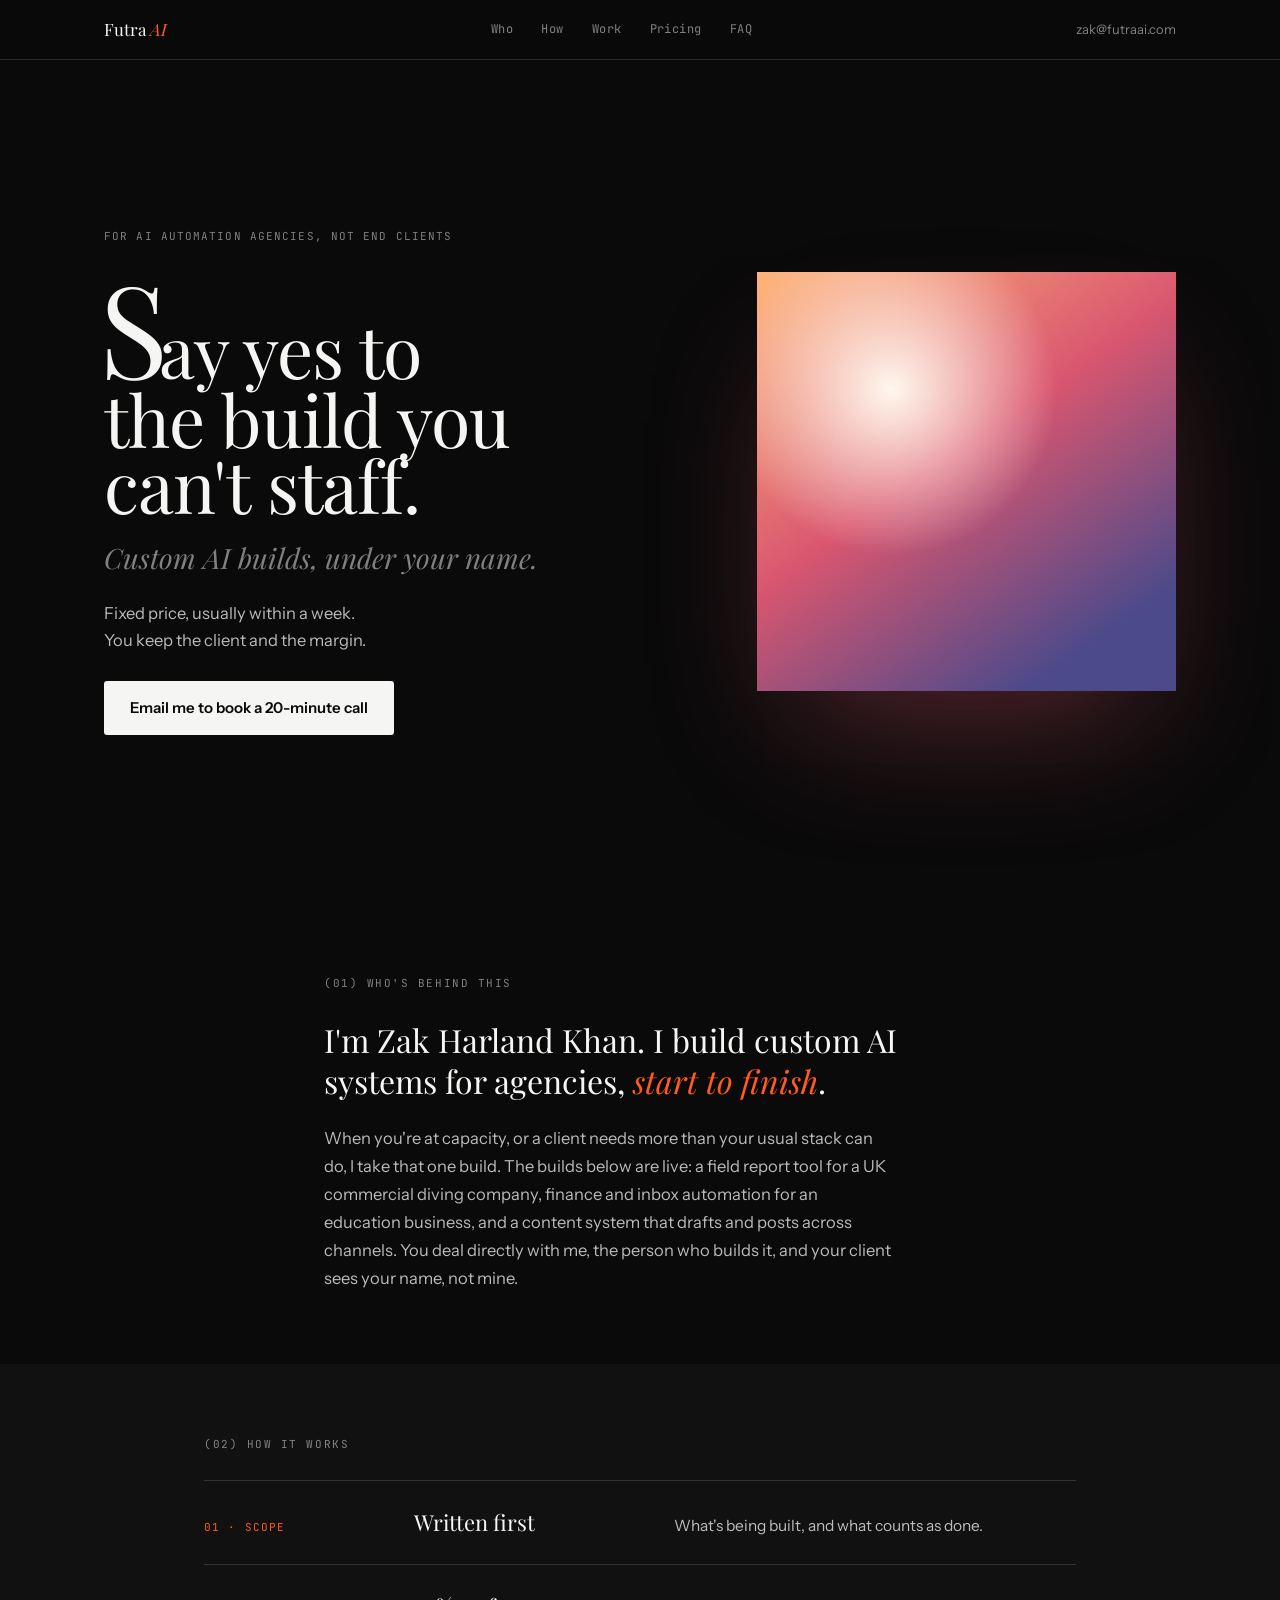
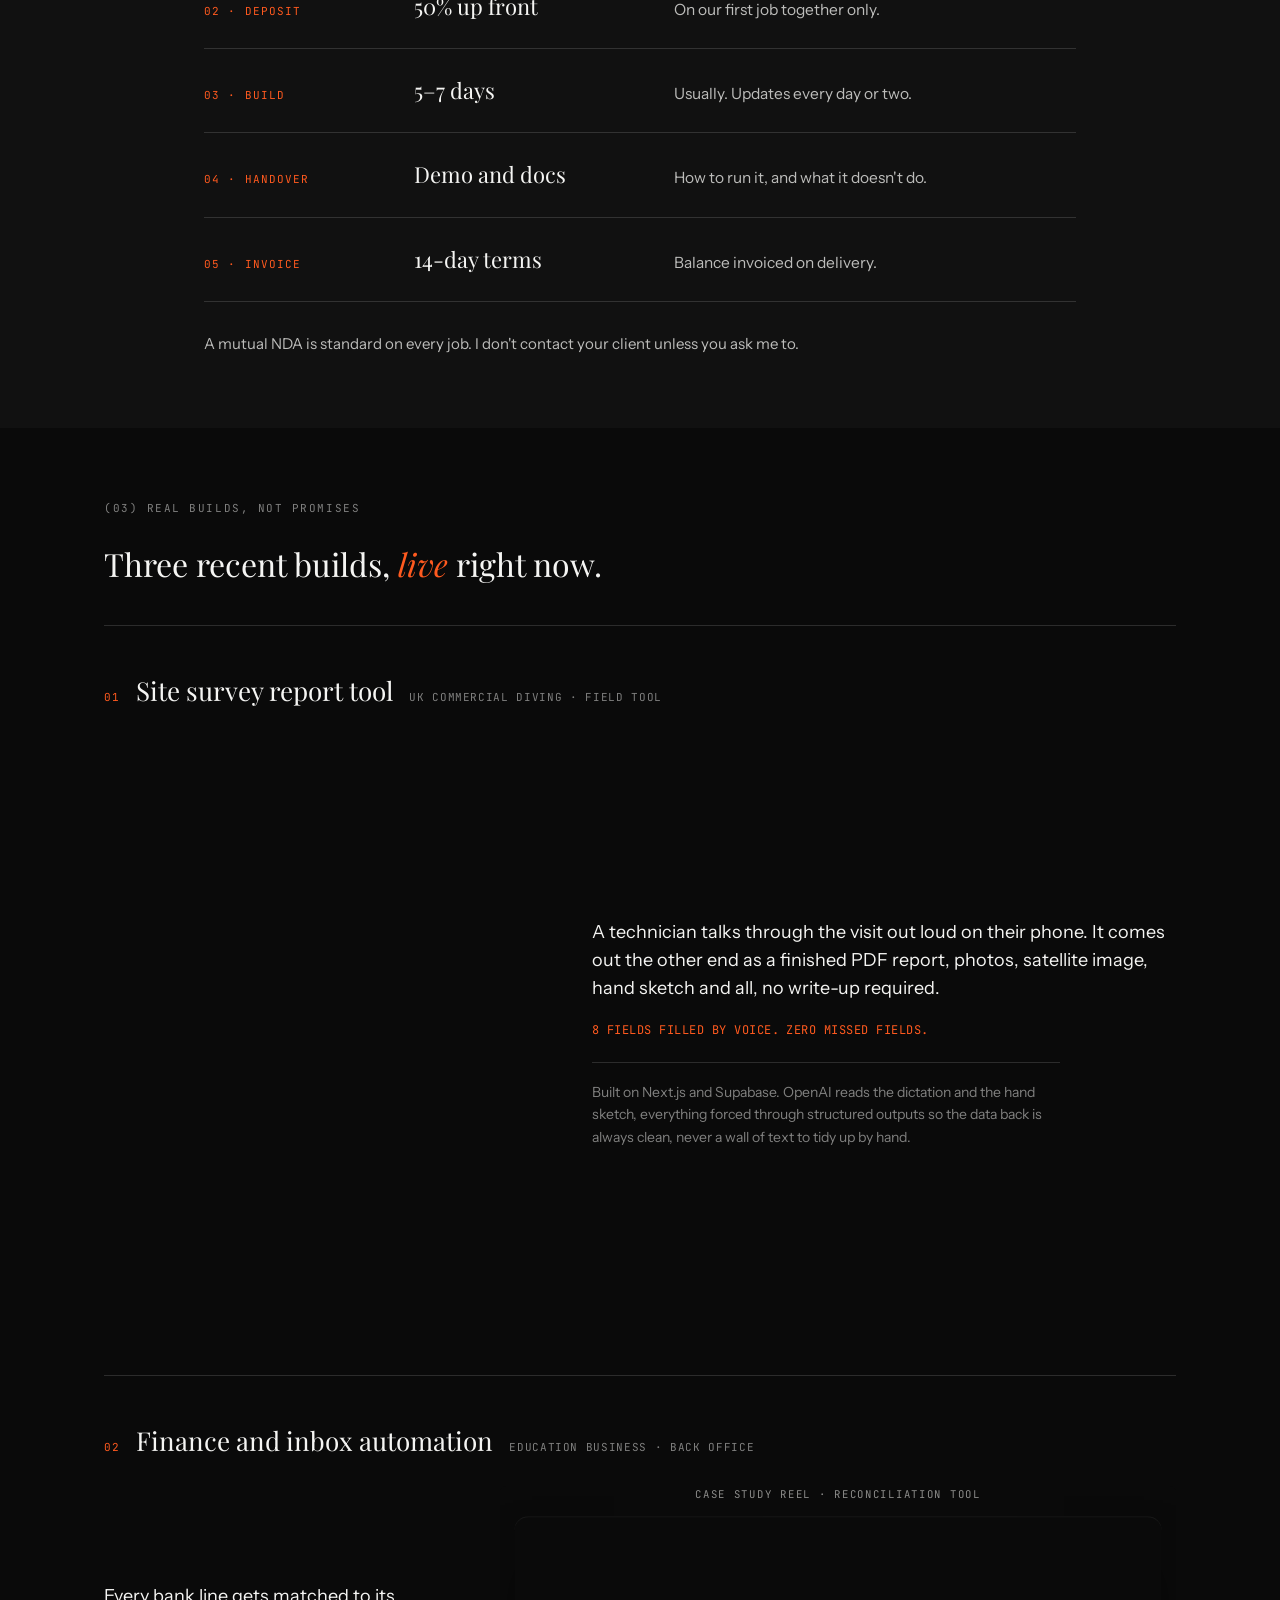
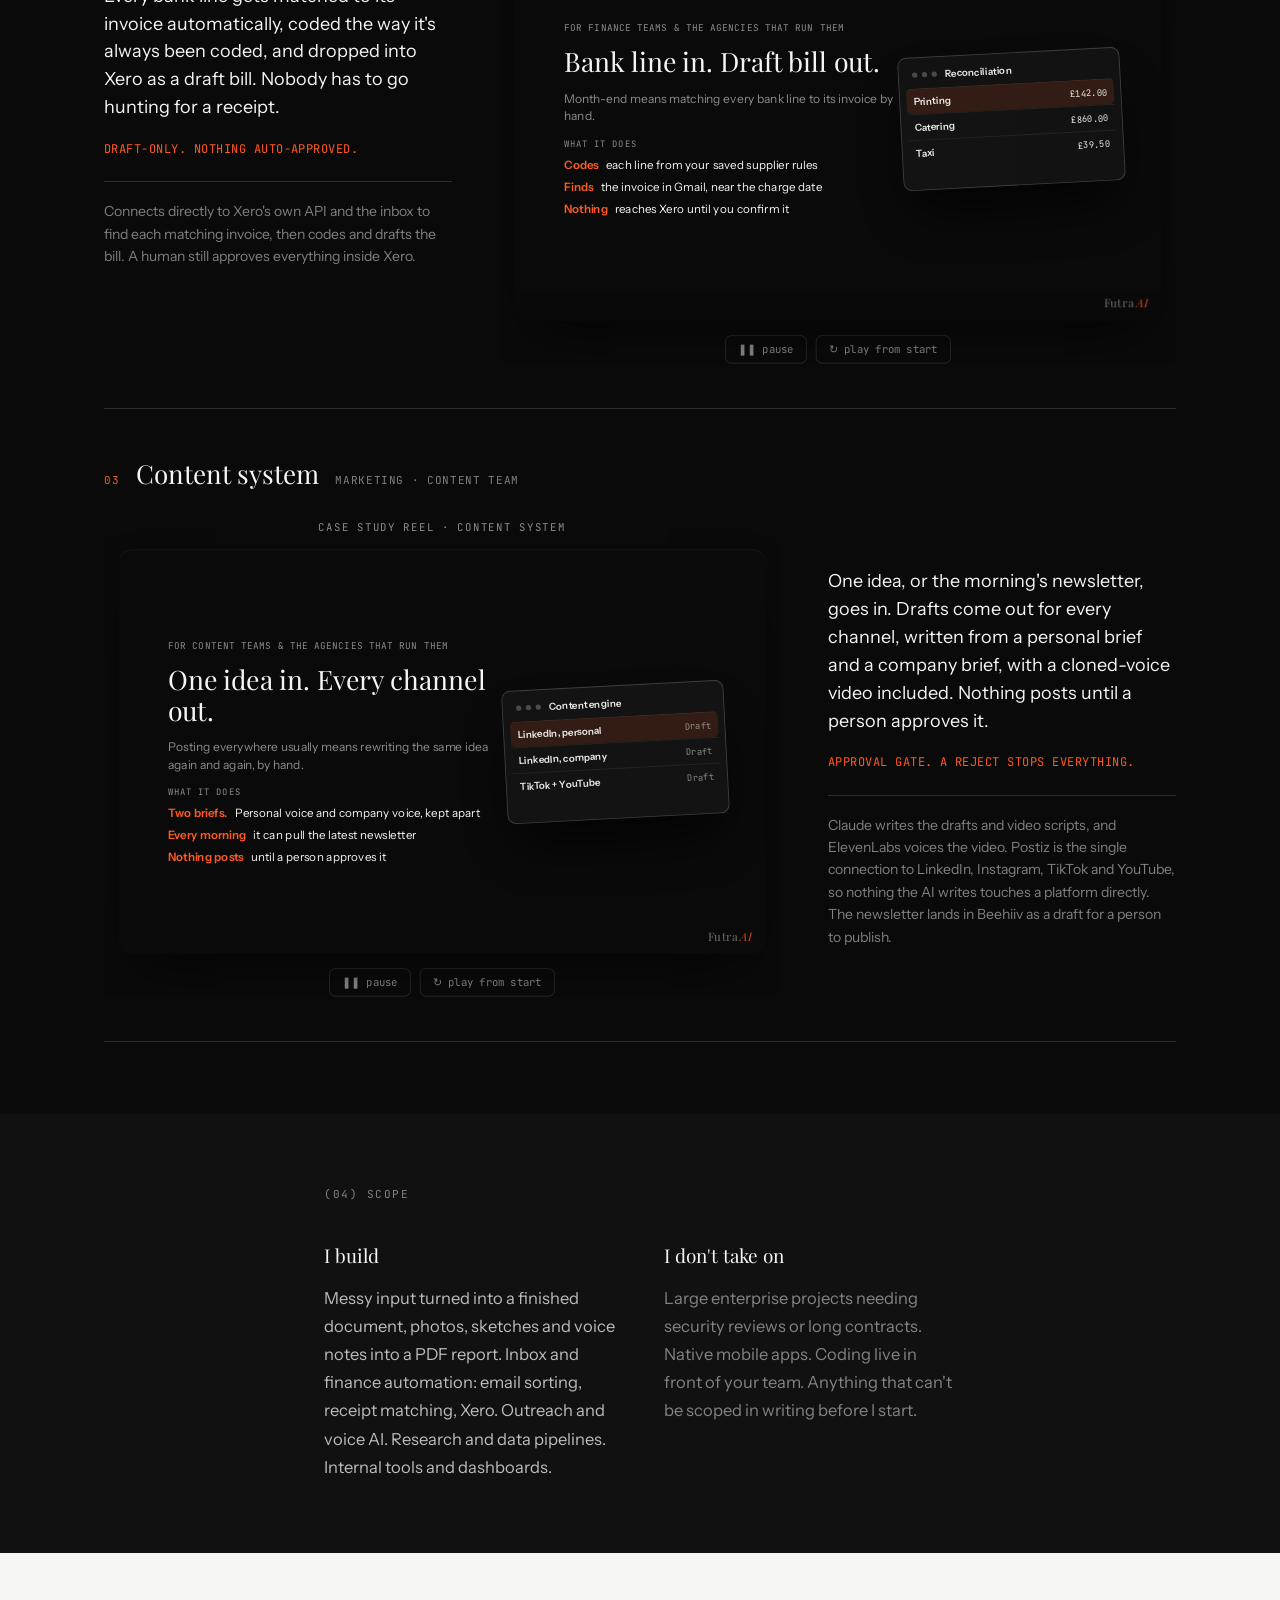
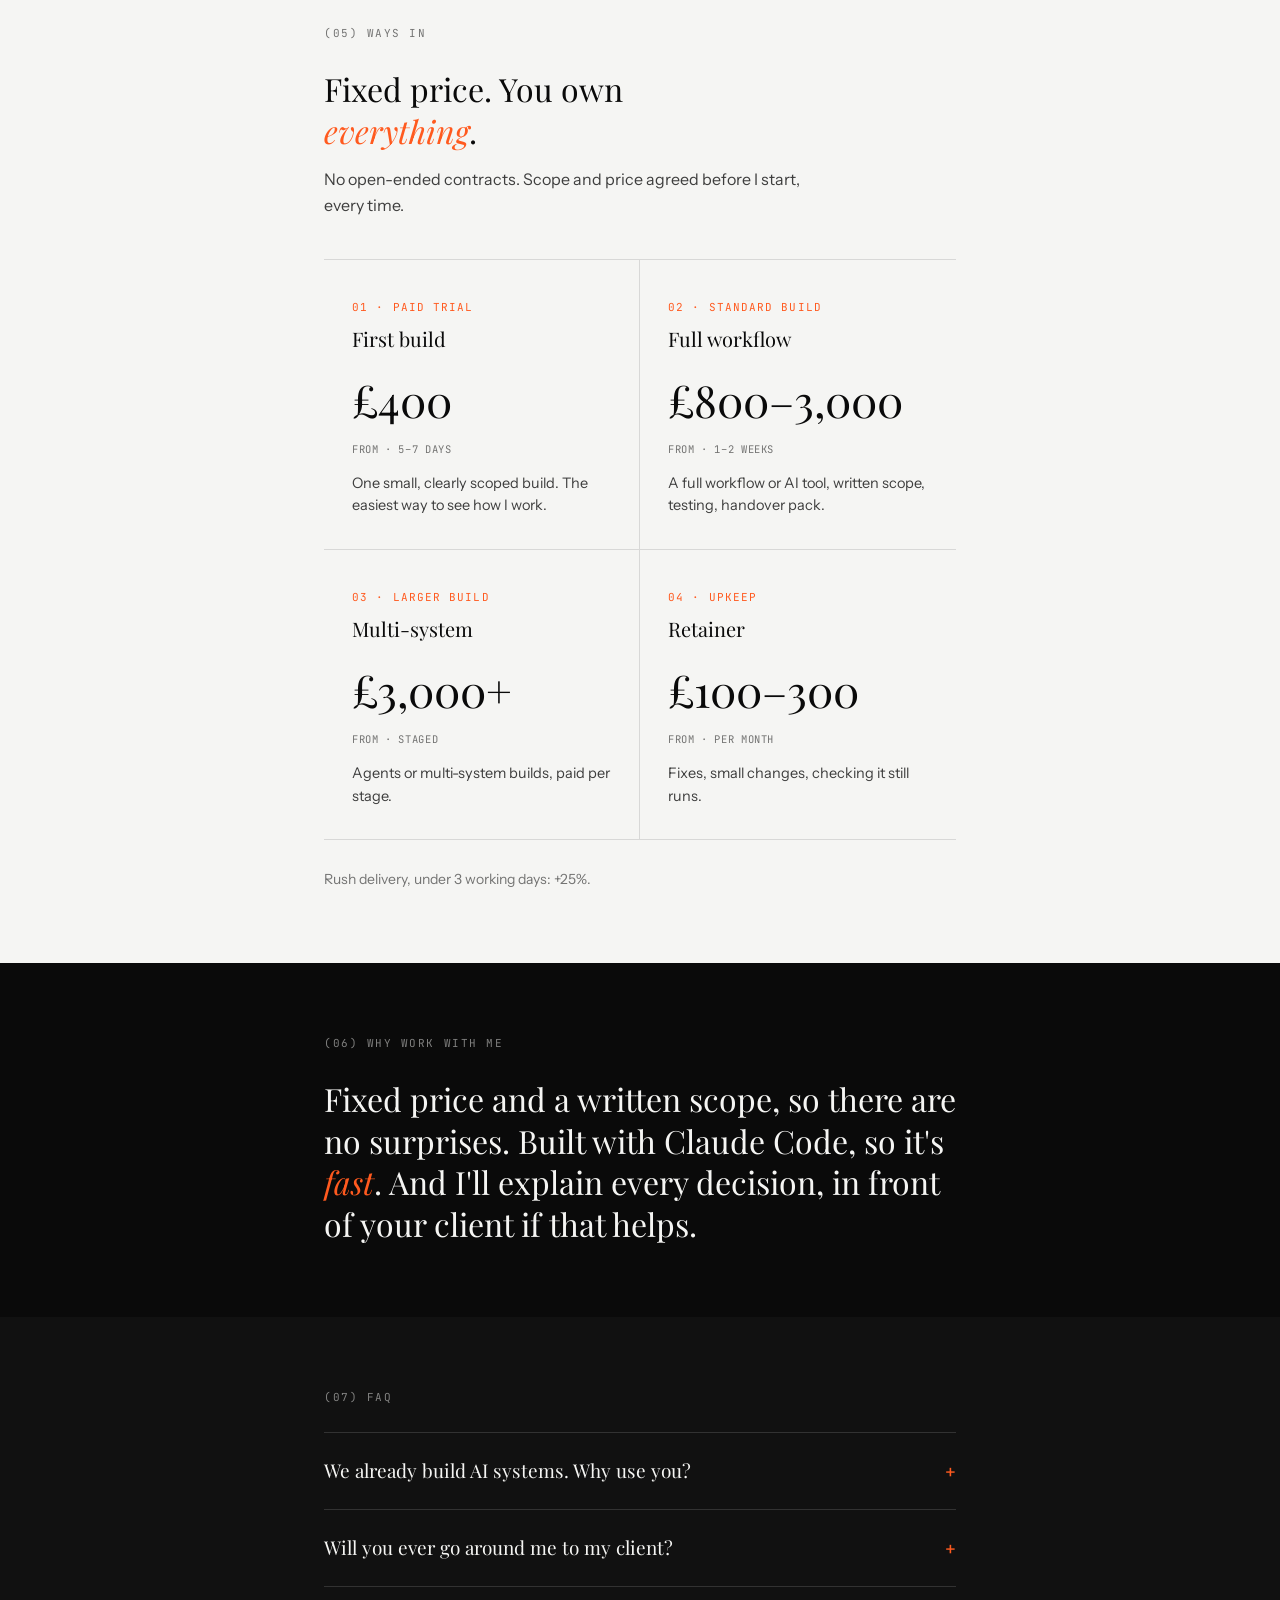
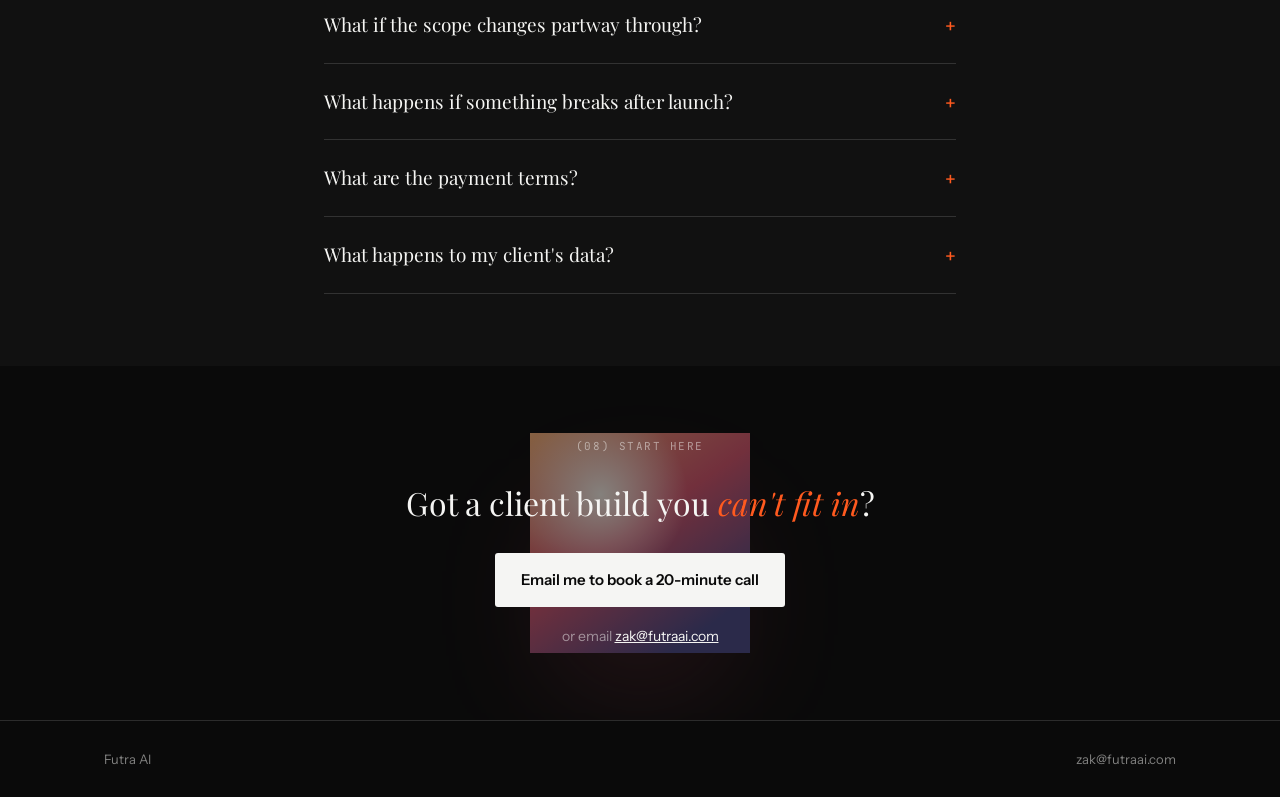
==== index.html @ ee0fe947 "Publish futraai.com site Static site for futraai.com: index.html, styles.css, script.js and the thre" ====
<!doctype html>
<html lang="en">
<head>
<meta charset="utf-8">
<meta name="viewport" content="width=device-width, initial-scale=1">
<title>Futra AI: custom AI builds for AI agencies</title>
<meta name="description" content="Custom AI builds for AI automation agencies, under your name. When you're at capacity or a client needs more than your stack can do. Fixed price, usually within a week.">
<link rel="preconnect" href="https://fonts.googleapis.com">
<link rel="stylesheet" href="https://fonts.googleapis.com/css2?family=Playfair+Display:ital,wght@0,400;0,500;1,500&family=Instrument+Sans:wght@400;500;600&family=JetBrains+Mono:wght@400;500&display=swap">
<link rel="stylesheet" href="styles.css?v=11">
</head>
<body>

<header class="site-header">
  <div class="wrap">
    <a class="brand" href="#top">Futra <span>AI</span></a>
    <nav class="site-nav">
      <a href="#who">Who</a>
      <a href="#how">How</a>
      <a href="#work">Work</a>
      <a href="#pricing">Pricing</a>
      <a href="#faq">FAQ</a>
    </nav>
    <a class="nav-cta" href="mailto:zak@futraai.com?subject=Scoping%20call">zak@futraai.com</a>
  </div>
</header>

<main id="top">

  <!-- HERO -->
  <section class="hero">
    <div class="wrap hero-grid">
      <div class="hero-main">
        <p class="hero-note">For AI automation agencies, not end clients</p>
        <div class="hero-type">
          <h1 class="word">
            <span class="line"><span class="big big-s">S</span><span class="rest">ay yes to</span></span>
            <span class="line rest">the build you</span>
            <span class="line rest">can't staff.</span>
          </h1>
        </div>
        <p class="hero-head-faint">Custom AI builds, under your name.</p>
        <p class="hero-sub">Fixed price, usually within a week. You keep the client and the margin.</p>
        <a class="btn btn-primary" href="mailto:zak@futraai.com?subject=Scoping%20call&body=Hi%20Zak%2C%0A%0AWe%27ve%20got%20something%20in%20our%20backlog%20we%27d%20like%20built.">Email me to book a 20-minute call</a>
      </div>
      <div class="hero-graphic">
        <div class="blob"></div>
      </div>
    </div>
  </section>

  <!-- (01) WHO THIS IS FOR -->
  <section class="section" id="who">
    <div class="wrap wrap-narrow">
      <p class="eyebrow">(01) Who's behind this</p>
      <p class="statement">I'm Zak Harland Khan. I build custom AI systems for agencies, <em>start to finish</em>.</p>
      <p class="prose who-copy">When you're at capacity, or a client needs more than your usual stack can do, I take that one build. The builds below are live: a field report tool for a UK commercial diving company, finance and inbox automation for an education business, and a content system that drafts and posts across channels. You deal directly with me, the person who builds it, and your client sees your name, not mine.</p>
    </div>
  </section>

  <!-- (02) HOW IT WORKS -->
  <section class="section section-light" id="how">
    <div class="wrap wrap-how">
      <p class="eyebrow">(02) How it works</p>
      <ol class="num-list">
        <li>
          <span class="num-label">01 &#183; Scope</span>
          <h3>Written first</h3>
          <p>What's being built, and what counts as done.</p>
        </li>
        <li>
          <span class="num-label">02 &#183; Deposit</span>
          <h3>50% up front</h3>
          <p>On our first job together only.</p>
        </li>
        <li>
          <span class="num-label">03 &#183; Build</span>
          <h3>5&#8211;7 days</h3>
          <p>Usually. Updates every day or two.</p>
        </li>
        <li>
          <span class="num-label">04 &#183; Handover</span>
          <h3>Demo and docs</h3>
          <p>How to run it, and what it doesn't do.</p>
        </li>
        <li>
          <span class="num-label">05 &#183; Invoice</span>
          <h3>14-day terms</h3>
          <p>Balance invoiced on delivery.</p>
        </li>
      </ol>
      <p class="trust-line">A mutual NDA is standard on every job. I don't contact your client unless you ask me to.</p>
    </div>
  </section>

  <!-- (03) CASE STUDIES -->
  <section class="section" id="work">
    <div class="wrap">
      <p class="eyebrow">(03) Real builds, not promises</p>
      <p class="statement statement-tight">Three recent builds, <em>live</em> right now.</p>

      <article class="case-item">
        <div class="case-head">
          <span class="num-label">01</span>
          <h3>Site survey report tool</h3>
          <span class="case-meta">UK commercial diving &#183; field tool</span>
        </div>
        <div class="case-body">
          <div class="case-demo case-demo-portrait" data-demo-src="demos/site-survey-demo.html" data-demo-title="Site survey tool demo" data-demo-width="520" data-demo-height="704"></div>
          <div class="case-copy">
            <p class="case-what">A technician talks through the visit out loud on their phone. It comes out the other end as a finished PDF report, photos, satellite image, hand sketch and all, no write-up required.</p>
            <p class="case-stats">8 fields filled by voice. Zero missed fields.</p>
            <p class="case-built">Built on Next.js and Supabase. OpenAI reads the dictation and the hand sketch, everything forced through structured outputs so the data back is always clean, never a wall of text to tidy up by hand.</p>
          </div>
        </div>
      </article>

      <article class="case-item">
        <div class="case-head">
          <span class="num-label">02</span>
          <h3>Finance and inbox automation</h3>
          <span class="case-meta">education business &#183; back office</span>
        </div>
        <div class="case-body case-body-reverse">
          <div class="case-demo case-demo-landscape" data-demo-src="demos/reconciliation-demo.html" data-demo-title="Reconciliation tool demo" data-demo-width="760" data-demo-height="538" data-demo-width-mobile="480" data-demo-height-mobile="732"></div>
          <div class="case-copy">
            <p class="case-what">Every bank line gets matched to its invoice automatically, coded the way it's always been coded, and dropped into Xero as a draft bill. Nobody has to go hunting for a receipt.</p>
            <p class="case-stats">Draft-only. Nothing auto-approved.</p>
            <p class="case-built">Connects directly to Xero's own API and the inbox to find each matching invoice, then codes and drafts the bill. A human still approves everything inside Xero.</p>
          </div>
        </div>
      </article>

      <article class="case-item">
        <div class="case-head">
          <span class="num-label">03</span>
          <h3>Content system</h3>
          <span class="case-meta">marketing &#183; content team</span>
        </div>
        <div class="case-body">
          <div class="case-demo case-demo-landscape" data-demo-src="demos/content-engine-demo.html" data-demo-title="Content system demo" data-demo-width="760" data-demo-height="538" data-demo-width-mobile="480" data-demo-height-mobile="732"></div>
          <div class="case-copy">
            <p class="case-what">One idea, or the morning's newsletter, goes in. Drafts come out for every channel, written from a personal brief and a company brief, with a cloned-voice video included. Nothing posts until a person approves it.</p>
            <p class="case-stats">Approval gate. A reject stops everything.</p>
            <p class="case-built">Claude writes the drafts and video scripts, and ElevenLabs voices the video. Postiz is the single connection to LinkedIn, Instagram, TikTok and YouTube, so nothing the AI writes touches a platform directly. The newsletter lands in Beehiiv as a draft for a person to publish.</p>
          </div>
        </div>
      </article>

    </div>
  </section>

  <!-- (04) WHAT I BUILD -->
  <section class="section section-light" id="build">
    <div class="wrap wrap-narrow">
      <p class="eyebrow">(04) Scope</p>
      <div class="build-grid">
        <div>
          <h3 class="build-head">I build</h3>
          <p class="prose">Messy input turned into a finished document, photos, sketches and voice notes into a PDF report. Inbox and finance automation: email sorting, receipt matching, Xero. Outreach and voice AI. Research and data pipelines. Internal tools and dashboards.</p>
        </div>
        <div>
          <h3 class="build-head">I don't take on</h3>
          <p class="prose prose-dim">Large enterprise projects needing security reviews or long contracts. Native mobile apps. Coding live in front of your team. Anything that can't be scoped in writing before I start.</p>
        </div>
      </div>
    </div>
  </section>

  <!-- (05) PRICING -->
  <section class="section section-paper" id="pricing">
    <div class="wrap wrap-narrow">
      <p class="eyebrow eyebrow-ink">(05) Ways in</p>
      <p class="statement statement-ink">Fixed price. You own <em>everything</em>.</p>
      <p class="statement-sub">No open-ended contracts. Scope and price agreed before I start, every time.</p>

      <div class="tier-grid">
        <div class="tier">
          <span class="num-label num-label-ink">01 &#183; Paid trial</span>
          <h3>First build</h3>
          <div class="tier-price">&#163;400</div>
          <span class="tier-meta">from &#183; 5&#8211;7 days</span>
          <p>One small, clearly scoped build. The easiest way to see how I work.</p>
        </div>
        <div class="tier">
          <span class="num-label num-label-ink">02 &#183; Standard build</span>
          <h3>Full workflow</h3>
          <div class="tier-price">&#163;800&#8211;3,000</div>
          <span class="tier-meta">from &#183; 1&#8211;2 weeks</span>
          <p>A full workflow or AI tool, written scope, testing, handover pack.</p>
        </div>
        <div class="tier">
          <span class="num-label num-label-ink">03 &#183; Larger build</span>
          <h3>Multi-system</h3>
          <div class="tier-price">&#163;3,000+</div>
          <span class="tier-meta">from &#183; staged</span>
          <p>Agents or multi-system builds, paid per stage.</p>
        </div>
        <div class="tier">
          <span class="num-label num-label-ink">04 &#183; Upkeep</span>
          <h3>Retainer</h3>
          <div class="tier-price">&#163;100&#8211;300</div>
          <span class="tier-meta">from &#183; per month</span>
          <p>Fixes, small changes, checking it still runs.</p>
        </div>
      </div>
      <p class="rush-note">Rush delivery, under 3 working days: +25%.</p>
    </div>
  </section>

  <!-- (06) WHY WORK WITH ME -->
  <section class="section" id="why">
    <div class="wrap wrap-narrow">
      <p class="eyebrow">(06) Why work with me</p>
      <p class="statement">Fixed price and a written scope, so there are no surprises. Built with Claude Code, so it's <em>fast</em>. And I'll explain every decision, in front of your client if that helps.</p>
    </div>
  </section>

  <!-- (07) FAQ -->
  <section class="section section-light" id="faq">
    <div class="wrap wrap-narrow">
      <p class="eyebrow">(07) FAQ</p>
      <div class="faq-list">
        <details class="faq-item">
          <summary>We already build AI systems. Why use you?</summary>
          <p>For overflow, and for builds outside your usual stack. When you're at capacity, or a client asks for something your team hasn't built, I take that one build at a fixed price, under your name, and hand it back documented.</p>
        </details>
        <details class="faq-item">
          <summary>Will you ever go around me to my client?</summary>
          <p>No. I don't contact your client unless you ask me to, and a non-solicit clause is part of the standard agreement.</p>
        </details>
        <details class="faq-item">
          <summary>What if the scope changes partway through?</summary>
          <p>Anything new is a change request, with its own price, agreed before I start on it.</p>
        </details>
        <details class="faq-item">
          <summary>What happens if something breaks after launch?</summary>
          <p>I offer an upkeep retainer, from £100 a month, for fixes and small changes. Without one, you can still ask and I'll quote it.</p>
        </details>
        <details class="faq-item">
          <summary>What are the payment terms?</summary>
          <p>50% deposit on our first job together, balance invoiced on delivery, due in 14 days.</p>
        </details>
        <details class="faq-item">
          <summary>What happens to my client's data?</summary>
          <p>The written scope lists every service the data will touch before I start, usually a database and the AI provider that reads it, and I use only those. A mutual NDA covers everything, and I don't reuse code built for one client on another. Every demo on this page uses test data, never real client data.</p>
        </details>
      </div>
    </div>
  </section>

  <!-- (08) FOOTER CTA -->
  <section class="section cta-footer" id="contact">
    <div class="cta-blob-wrap"><div class="blob blob-small"></div></div>
    <div class="wrap wrap-narrow">
      <p class="eyebrow">(08) Start here</p>
      <p class="statement statement-center">Got a client build you <em>can't fit in</em>?</p>
      <a class="btn btn-primary" href="mailto:zak@futraai.com?subject=Scoping%20call&body=Hi%20Zak%2C%0A%0AWe%27ve%20got%20something%20in%20our%20backlog%20we%27d%20like%20built.">Email me to book a 20-minute call</a>
      <p class="footer-email">or email <a href="mailto:zak@futraai.com">zak@futraai.com</a></p>
    </div>
  </section>

</main>

<footer class="site-footer">
  <div class="wrap">
    <span>Futra AI</span>
    <span>zak@futraai.com</span>
  </div>
</footer>

<script src="script.js?v=9"></script>
</body>
</html>
---- styles.css ----
/* Futra AI portfolio site.
   Design system measured directly from p0stman.com via getComputedStyle,
   then adapted: ink #0a0a0a, paper #f5f5f3, one accent #ff5a1f, Playfair
   Display for display statements (with one italic accent word per
   statement, never more), Instrument Sans for body copy, JetBrains Mono
   for small tracked labels and numbers. The "(0N) section name" eyebrow,
   the numbered hairline-divided list, and the light "paper" pricing
   section are all patterns pulled from their real, live page, not
   improvised. */
:root{
  --ink:#0a0a0a;
  --paper:#f5f5f3;
  --dim:rgba(245,245,243,.5);
  --body:rgba(245,245,243,.75);
  --accent:#ff5a1f;
  --rule:rgba(245,245,243,.14);
  --ink-dim:rgba(10,10,10,.55);
  --ink-body:rgba(10,10,10,.78);
  --ink-rule:rgba(10,10,10,.12);
}

*{box-sizing:border-box}
html{scroll-behavior:smooth;overflow-x:clip}
body{
  margin:0;
  background:var(--ink);
  color:var(--paper);
  font-family:'Instrument Sans',system-ui,sans-serif;
  font-size:17px;
  line-height:1.6;
  -webkit-font-smoothing:antialiased;
  overflow-x:clip;
  width:100%;
}

.wrap{width:100%;max-width:1120px;margin:0 auto;padding:0 24px}
.wrap-narrow{max-width:680px}
.wrap-how{max-width:920px}

h1,h3{font-family:'Playfair Display',serif;font-weight:400;margin:0}
p{margin:0}
a{color:inherit}
em{font-style:italic;color:var(--accent)}

/* ---------- header ---------- */
.site-header{
  position:sticky;top:0;z-index:20;
  background:rgba(10,10,10,.82);
  backdrop-filter:blur(8px);
  border-bottom:1px solid var(--rule);
}
.site-header .wrap{display:flex;align-items:center;justify-content:space-between;padding:16px 24px}
.brand{font-family:'Playfair Display',serif;font-size:17px;text-decoration:none;color:var(--paper)}
.brand span{color:var(--accent);font-style:italic}
.nav-cta{font-size:13px;color:var(--dim);text-decoration:none;border-bottom:1px solid transparent;transition:color .2s ease, border-color .2s ease}
.nav-cta:hover{color:var(--paper);border-color:var(--dim)}
.site-nav{display:flex;gap:28px}
.site-nav a{
  font-family:'JetBrains Mono',monospace;font-size:12px;letter-spacing:.04em;
  color:var(--dim);text-decoration:none;transition:color .2s ease;
}
.site-nav a:hover{color:var(--paper)}
@media (max-width:720px){ .site-nav{display:none} }

/* ---------- buttons ---------- */
.btn{display:inline-block;font-size:15px;font-weight:600;text-decoration:none;border-radius:3px;padding:15px 26px}
.btn-primary{background:var(--paper);color:var(--ink);transition:transform .15s ease}
.btn-primary:hover{transform:translateY(-1px)}

/* ---------- hero ---------- */
.hero{
  min-height:calc(100vh - 57px);min-height:calc(100svh - 57px);
  display:flex;align-items:center;
  padding:48px 0;overflow:hidden;
}
.hero-grid{position:relative;display:grid;grid-template-columns:1.1fr .9fr;gap:140px;align-items:center}
.hero-main{position:relative;z-index:2}
.hero-type{position:relative}
.hero-note{font-family:'JetBrains Mono',monospace;font-size:11px;letter-spacing:.1em;text-transform:uppercase;color:var(--dim);margin-bottom:22px}
.word{
  margin:0;font-family:'Playfair Display',serif;font-weight:400;
  letter-spacing:-.035em;line-height:.92;color:var(--paper);
  opacity:0;transform:translateY(14px);
  animation:rise .7s cubic-bezier(.2,.7,.2,1) .1s forwards;
}
.word .line{display:block}
.word .big{font-size:clamp(60px,10vw,160px);margin-left:-.1em;margin-right:-.165em}
.word .rest{font-size:clamp(36px,5.6vw,92px)}
.word .big-s{margin-left:-.04em;margin-right:-.06em}
@keyframes rise{to{opacity:1;transform:translateY(0)}}
.hero-head-faint{
  margin:18px 0 20px;font-family:'Playfair Display',serif;font-style:italic;
  color:var(--dim);font-size:clamp(18px,2.6vw,28px);
}
.hero-sub{font-size:16.5px;color:var(--body);margin-bottom:28px;max-width:52ch;text-wrap:balance}

.hero-graphic{position:relative;z-index:1;display:flex;align-items:center;justify-content:center}
.blob{
  position:relative;width:100%;aspect-ratio:1;
  background:radial-gradient(circle at 32% 28%, #fff7ee, transparent 40%),
    linear-gradient(145deg, #ffb57a, #d9566f 45%, #4d4a8a 85%);
  box-shadow:0 60px 140px -40px rgba(217,86,111,.4);
  animation:morph 10s ease-in-out infinite;
}
.blob.blob-small{width:220px}
@keyframes morph{
  0%,100%{border-radius:42% 58% 63% 37% / 41% 44% 56% 59%}
  33%{border-radius:63% 37% 41% 59% / 51% 61% 39% 49%}
  66%{border-radius:50% 50% 36% 64% / 60% 42% 58% 40%}
}
@media (prefers-reduced-motion: reduce){ .word,.hero-margin{animation:none;opacity:1;transform:none} .blob{animation:none} }

/* ---------- sections ---------- */
.section{padding:72px 0}
.section-light{background:#111}
.section-paper{background:var(--paper);color:var(--ink)}
.eyebrow{
  font-family:'JetBrains Mono',monospace;font-size:11px;letter-spacing:.14em;
  text-transform:uppercase;color:var(--dim);margin:0 0 26px;
}
.eyebrow-ink{color:var(--ink-dim)}

.statement{
  font-family:'Playfair Display',serif;font-size:clamp(22px,3.2vw,32px);
  line-height:1.3;color:var(--paper);max-width:34ch;
}
.statement-tight{max-width:30ch;margin-bottom:40px}
.statement-ink{color:var(--ink);max-width:16ch}
.statement-sub{margin-top:16px;font-size:16px;color:var(--ink-body);max-width:44ch}
.statement-center{text-align:center;max-width:none;margin:0 auto 30px}

.prose{font-size:16.5px;line-height:1.7;color:var(--body);max-width:52ch}
.prose-dim{color:var(--dim)}
.who-copy{margin-top:22px}
.build-head{font-size:19px;margin-bottom:14px}
.build-grid{display:grid;grid-template-columns:1fr 1fr;gap:48px;margin-top:36px}

.trust-line{font-size:15px;color:var(--body);margin-top:10px}

/* ---------- numbered list (how it works) ---------- */
.num-list{list-style:none;margin:0 0 30px;padding:0}
.num-list li{
  display:flex;align-items:baseline;gap:40px;padding:24px 0;border-top:1px solid var(--rule);
}
.num-list li:last-child{border-bottom:1px solid var(--rule)}
.num-label{
  font-family:'JetBrains Mono',monospace;font-size:11px;
  letter-spacing:.1em;text-transform:uppercase;color:var(--accent);
}
.num-label-ink{color:var(--accent)}
.num-list .num-label{flex:0 0 170px}
.num-list h3{flex:0 0 220px;font-size:22px}
.num-list p{flex:1;color:var(--body);font-size:15.5px;max-width:42ch}

/* ---------- case studies ---------- */
.case-item{padding:44px 0;border-top:1px solid var(--rule)}
.case-item:last-child{border-bottom:1px solid var(--rule)}
.case-head{display:flex;align-items:baseline;gap:16px;flex-wrap:wrap;margin-bottom:24px}
.case-head h3{font-size:26px}
.case-head .num-label{flex:0 0 auto;margin:0}
.case-meta{font-family:'JetBrains Mono',monospace;font-size:11px;letter-spacing:.06em;text-transform:uppercase;color:var(--dim)}
.case-body{display:flex;gap:48px;align-items:center}
.case-body-reverse{flex-direction:row-reverse}
.case-demo{
  position:relative;flex:1 1 66%;
  overflow:hidden;display:flex;align-items:center;justify-content:center;
  border-radius:6px;
}
.case-demo-portrait{aspect-ratio:520/704;max-width:440px}
.case-demo-landscape{aspect-ratio:760/538;max-width:720px}
.case-demo iframe{position:absolute;top:0;left:0;border:0;transform-origin:top left}
.case-demo-pending{
  background:repeating-linear-gradient(135deg, rgba(245,245,243,.03) 0 10px, transparent 10px 20px);
  aspect-ratio:16/10;max-width:360px;flex:0 0 auto;
}
.case-pending-label{font-size:12px;color:var(--dim);font-style:italic}
.case-item-pending{opacity:.55}
.case-copy{flex:1 1 34%;min-width:260px}
.case-what{font-size:18px;line-height:1.55;color:var(--paper);margin-bottom:18px;max-width:50ch}
.case-stats{font-family:'JetBrains Mono',monospace;font-size:12px;letter-spacing:.04em;text-transform:uppercase;color:var(--accent);margin-bottom:22px}
.case-built{font-size:14px;line-height:1.6;color:var(--dim);max-width:52ch;padding-top:18px;border-top:1px solid var(--rule)}

/* ---------- pricing tiers ---------- */
.tier-grid{display:grid;grid-template-columns:repeat(2,1fr);gap:0;margin-top:40px;border-top:1px solid var(--ink-rule)}
.tier{padding:32px 28px;border-bottom:1px solid var(--ink-rule);border-right:1px solid var(--ink-rule)}
.tier:nth-child(2n){border-right:0}
.tier h3{font-size:20px;color:var(--ink);margin:4px 0 10px}
.tier-price{font-family:'Playfair Display',serif;font-size:clamp(32px,4vw,44px);color:var(--ink)}
.tier-meta{display:block;font-family:'JetBrains Mono',monospace;font-size:10.5px;letter-spacing:.06em;text-transform:uppercase;color:var(--ink-dim);margin:6px 0 14px}
.tier p{color:var(--ink-body);font-size:14.5px;line-height:1.55}
.rush-note{margin-top:28px;font-size:14px;color:var(--ink-dim)}

/* ---------- FAQ ---------- */
.faq-list{margin:0;display:flex;flex-direction:column}
.faq-item{padding:22px 0;border-top:1px solid var(--rule)}
.faq-item:last-child{border-bottom:1px solid var(--rule)}
.faq-item summary{
  font-family:'Playfair Display',serif;font-size:19px;cursor:pointer;
  list-style:none;display:flex;justify-content:space-between;align-items:baseline;gap:16px;
}
.faq-item summary::-webkit-details-marker{display:none}
.faq-item summary::after{
  content:"+";font-family:'JetBrains Mono',monospace;color:var(--accent);
  font-size:18px;flex:0 0 auto;
}
.faq-item[open] summary::after{content:"\2212"}
.faq-item p{margin:14px 0 0;color:var(--body);font-size:15.5px;max-width:52ch}

/* ---------- footer CTA ---------- */
.cta-footer{position:relative;text-align:center;overflow:hidden}
.cta-blob-wrap{position:absolute;inset:0;display:flex;align-items:center;justify-content:center;opacity:.5;pointer-events:none}
.cta-footer .wrap{position:relative;z-index:2}
.footer-email{margin-top:18px;font-size:14px;color:var(--dim)}
.footer-email a{color:var(--paper);text-decoration:underline}

.site-footer{border-top:1px solid var(--rule);padding:28px 0;font-size:13px;color:var(--dim)}
.site-footer .wrap{display:flex;justify-content:space-between}

/* ---------- responsive ---------- */
@media (max-width:860px){
  .hero-grid{grid-template-columns:1fr;gap:12px}
  .hero-graphic{order:-1;width:60%;margin:0 auto 12px}
  .build-grid{grid-template-columns:1fr;gap:32px}
  .tier-grid{grid-template-columns:1fr}
  .tier{border-right:0!important}
  .num-list li{flex-direction:column;align-items:flex-start;gap:8px}
  .num-label,.num-list h3{flex:none}
  .case-body,.case-body-reverse{flex-direction:column;align-items:stretch;gap:24px}
  .case-demo{width:100%;max-width:none!important;flex-basis:auto}
}
@media (max-width:720px){
  .hero{padding:56px 0 48px}
  .section{padding:52px 0}
}

@media (prefers-reduced-motion: reduce){
  html{scroll-behavior:auto}
  .btn-primary{transition:none}
}
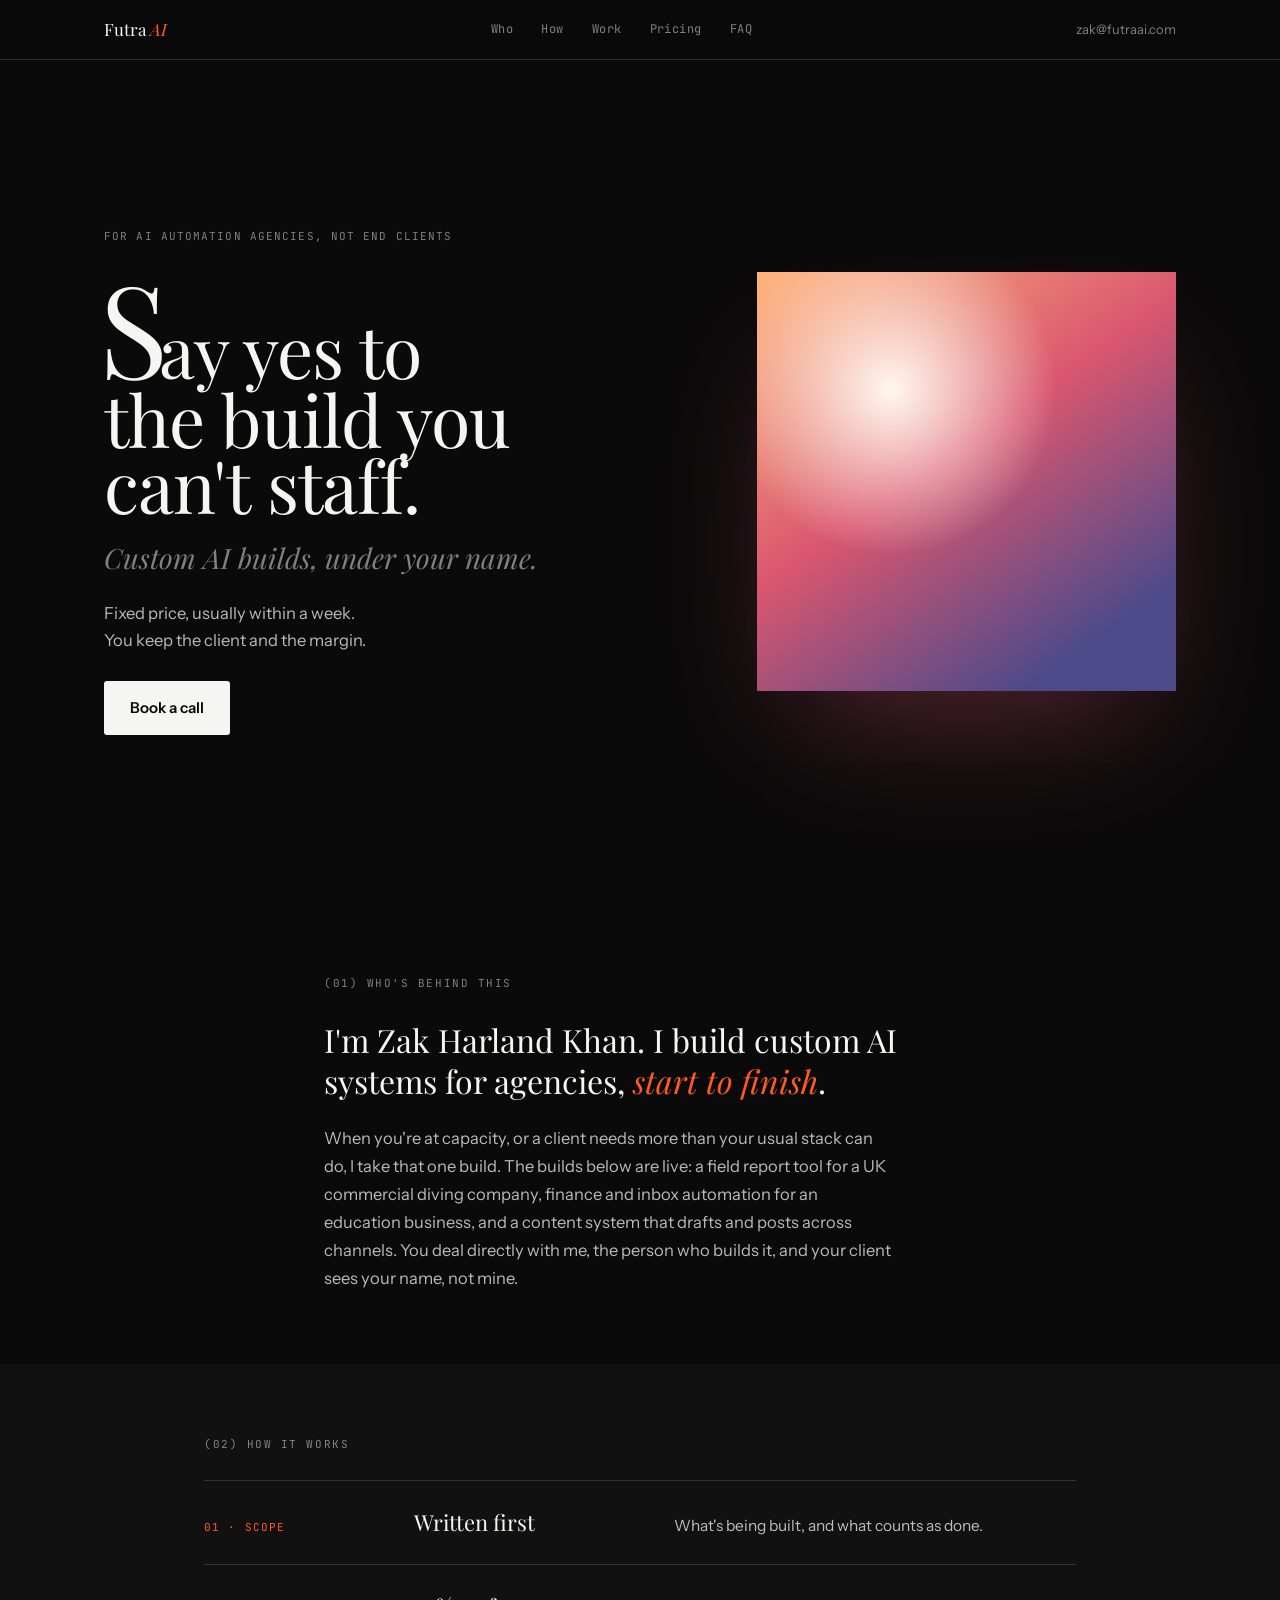
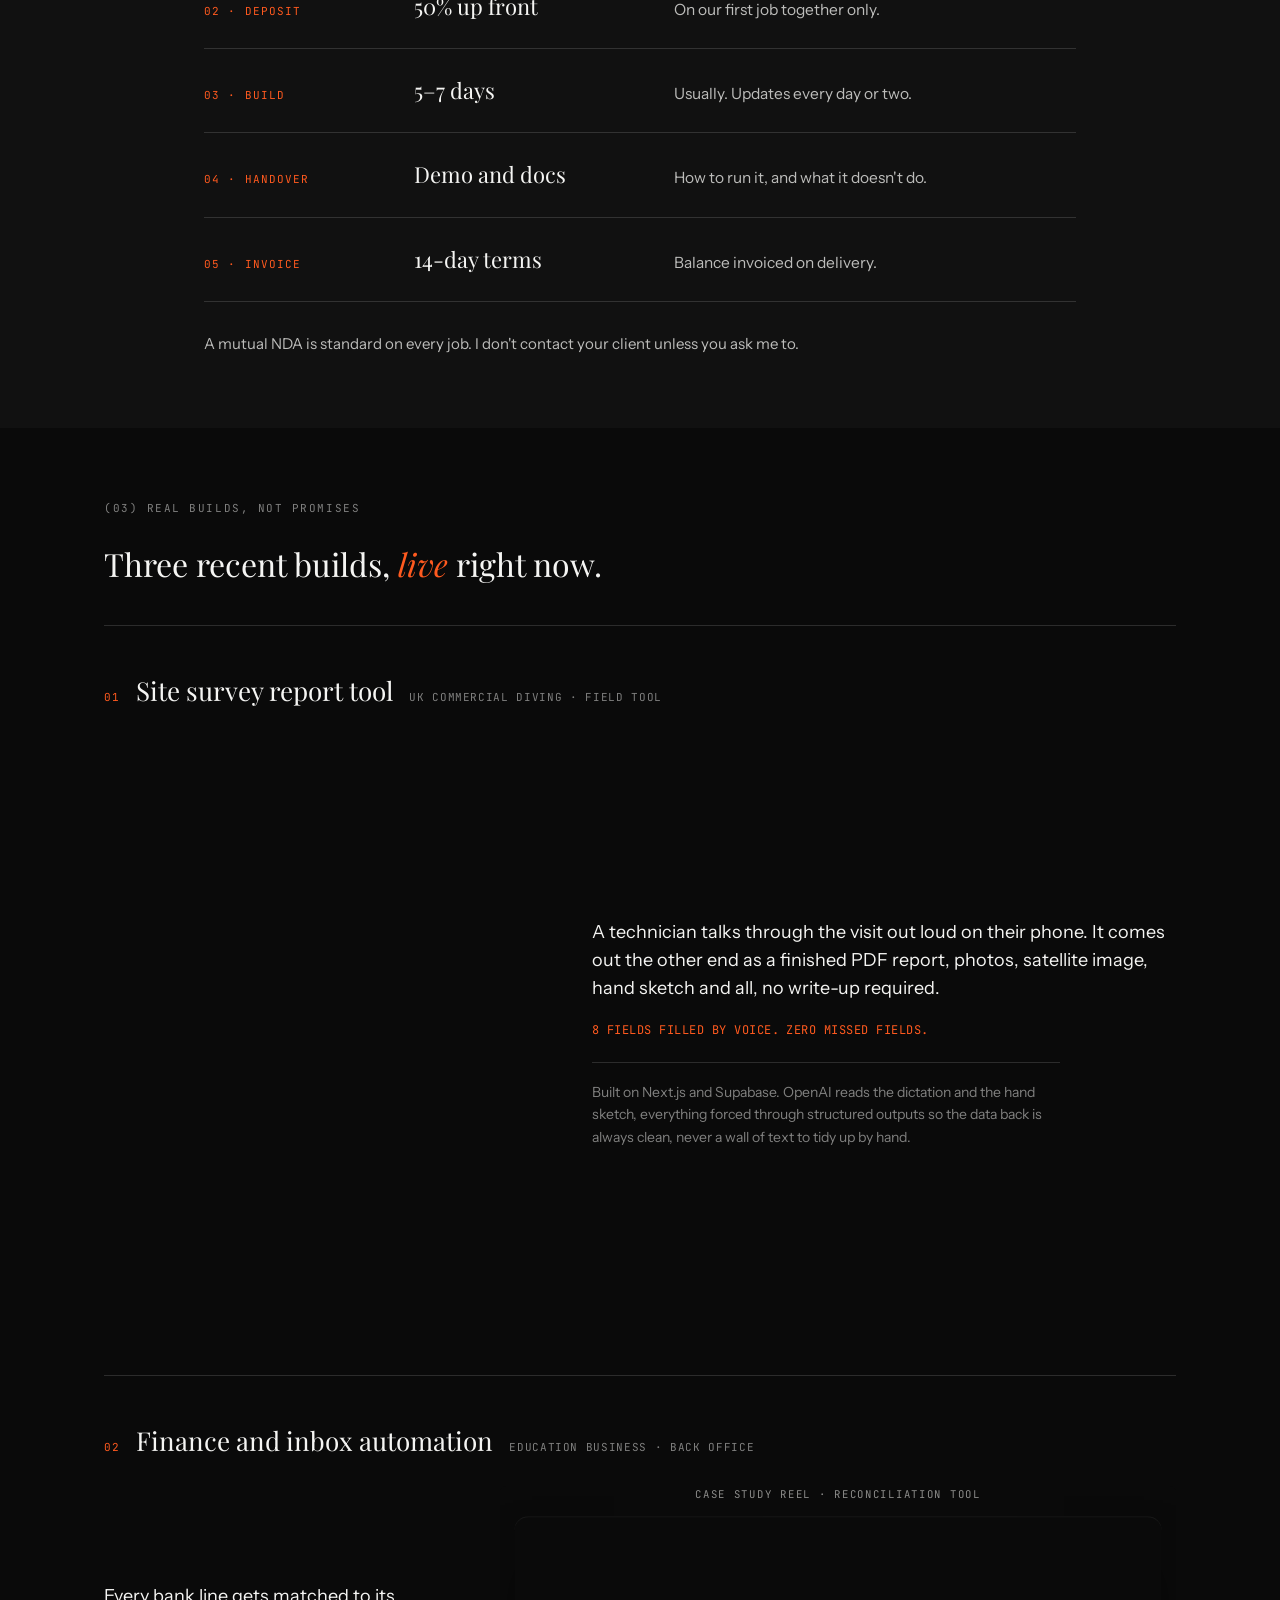
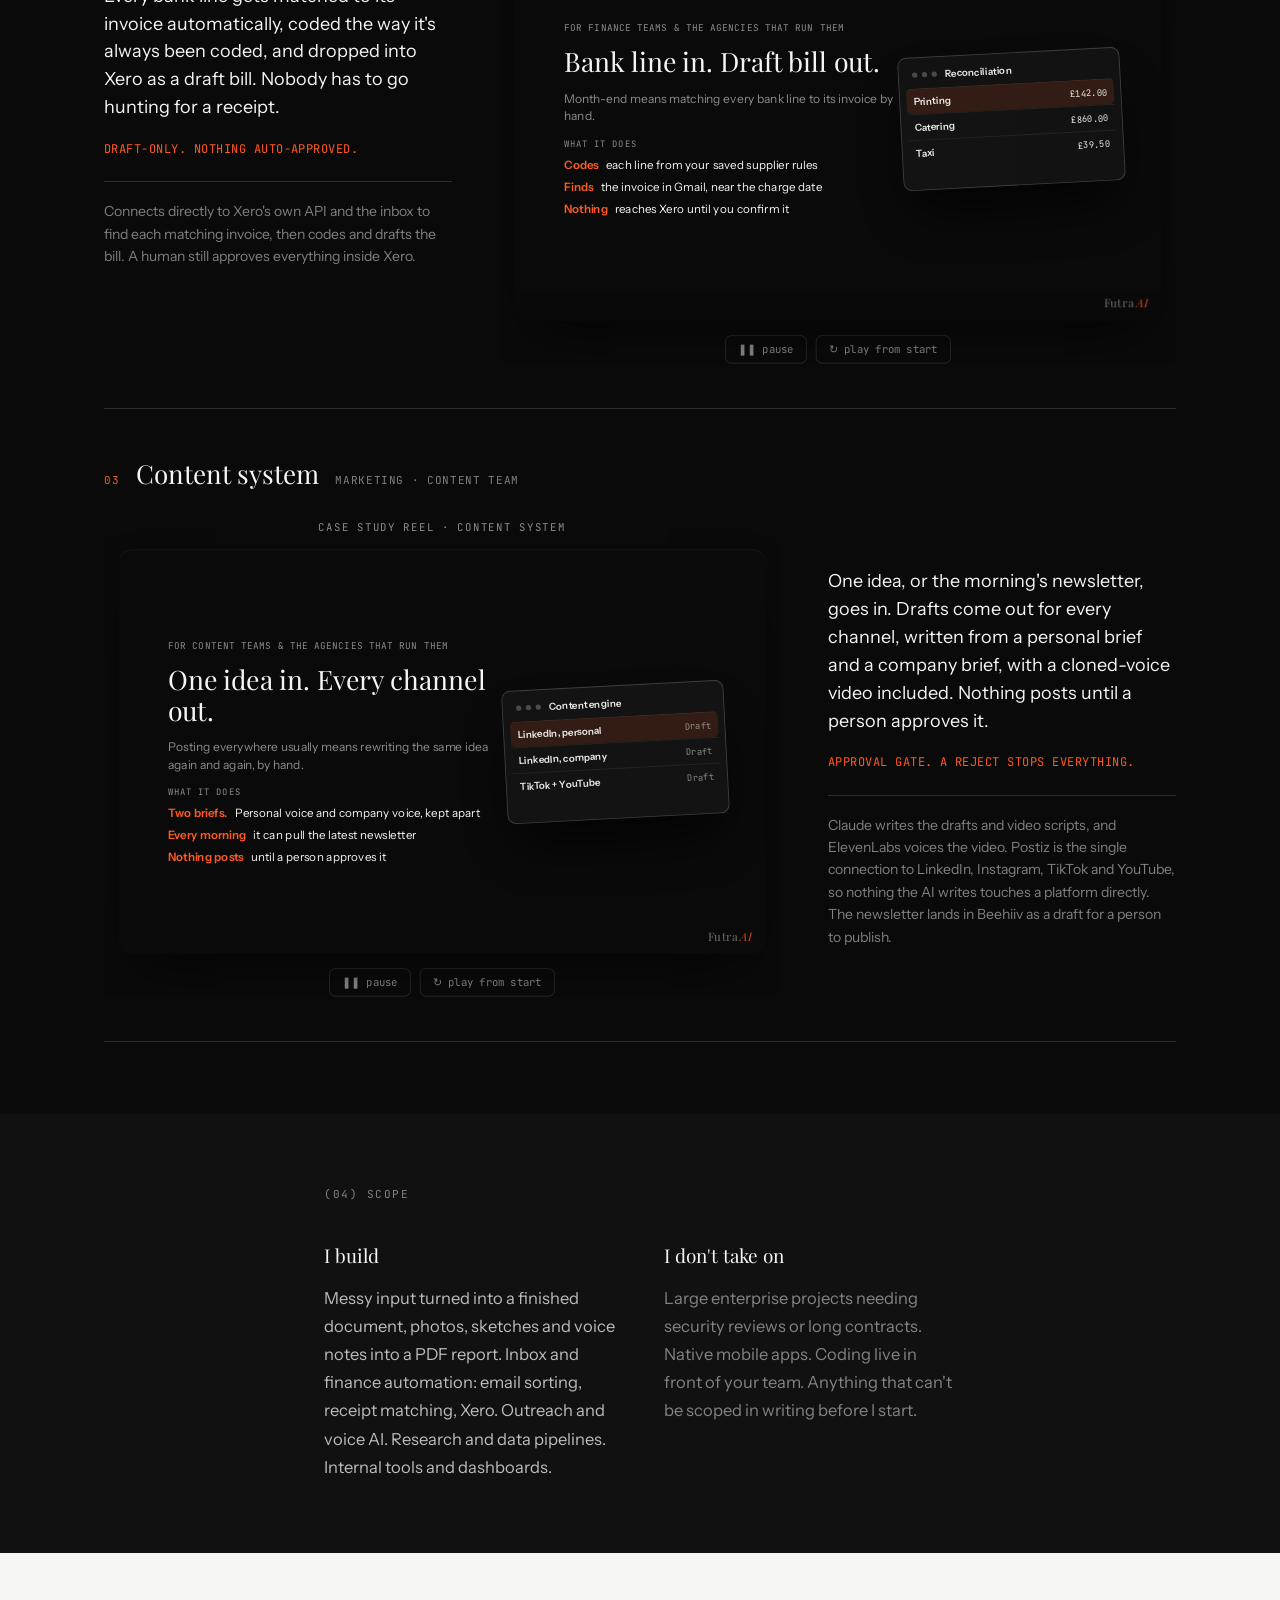
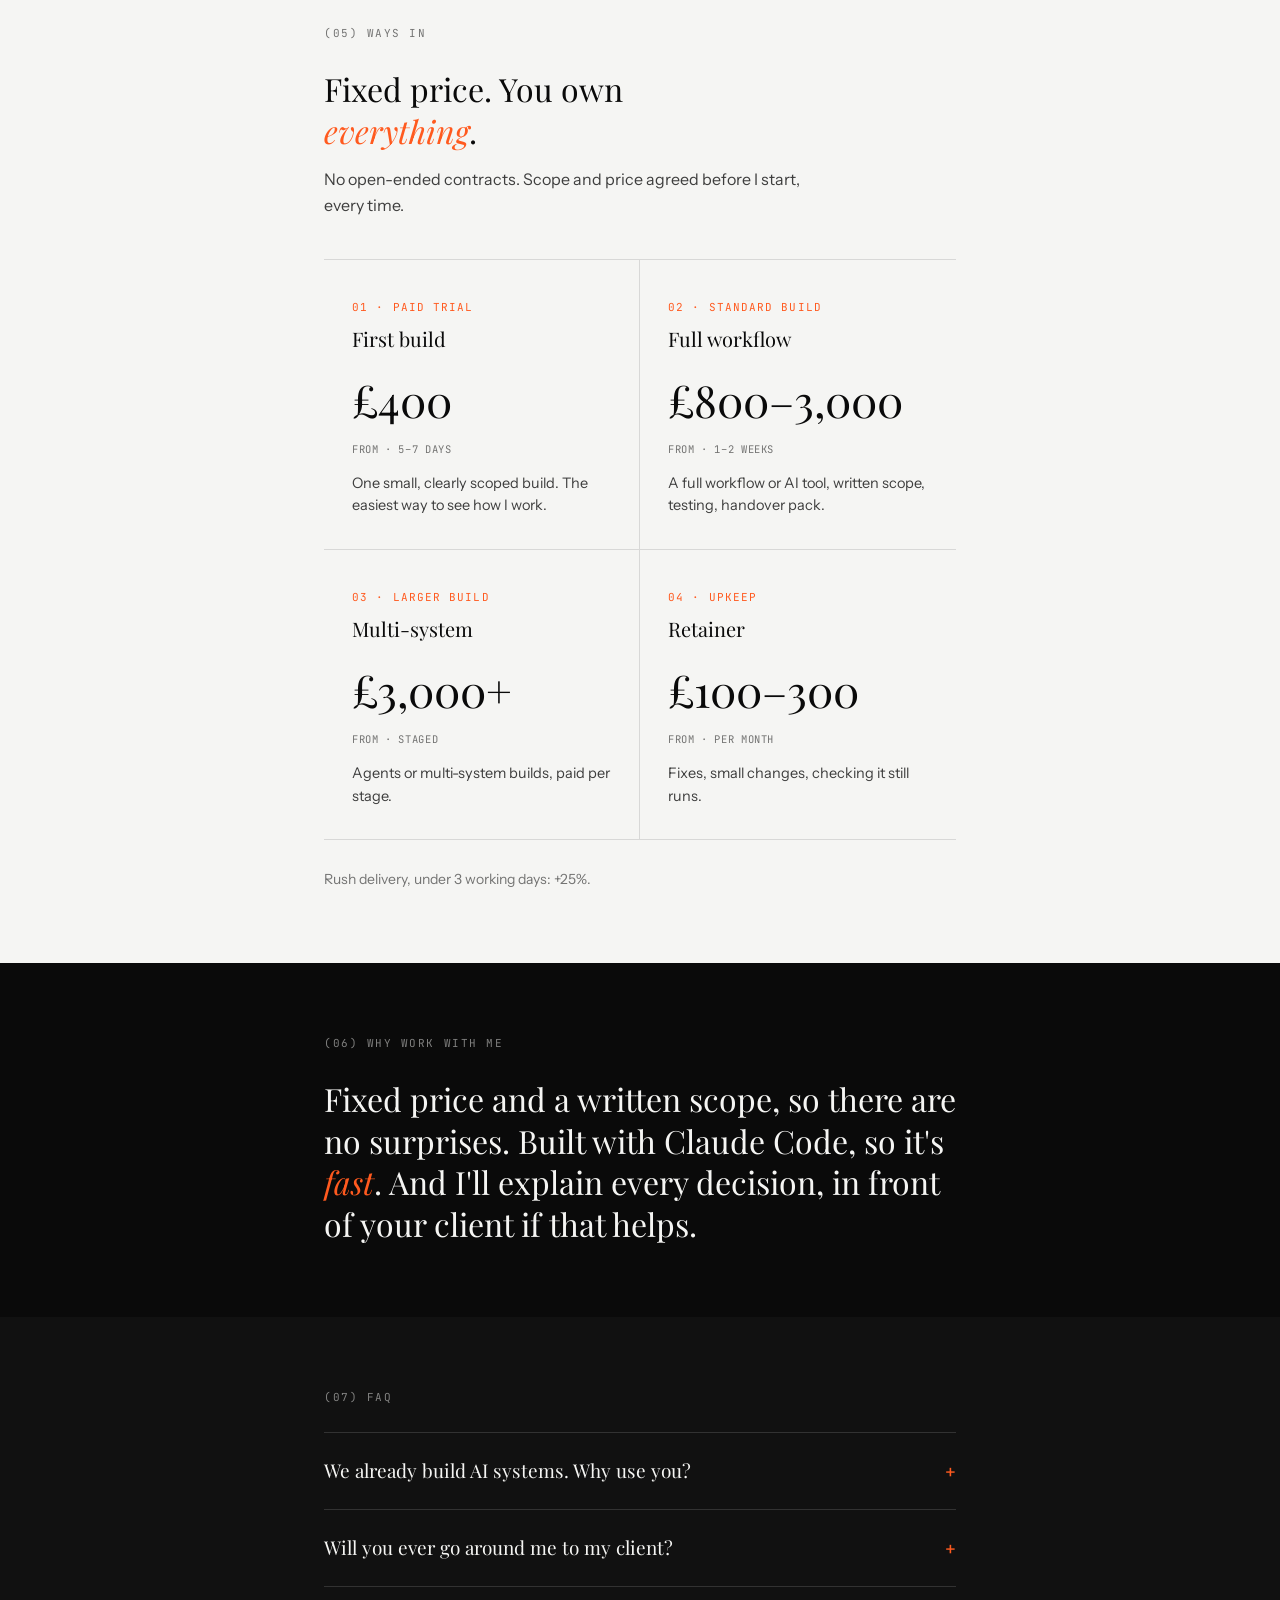
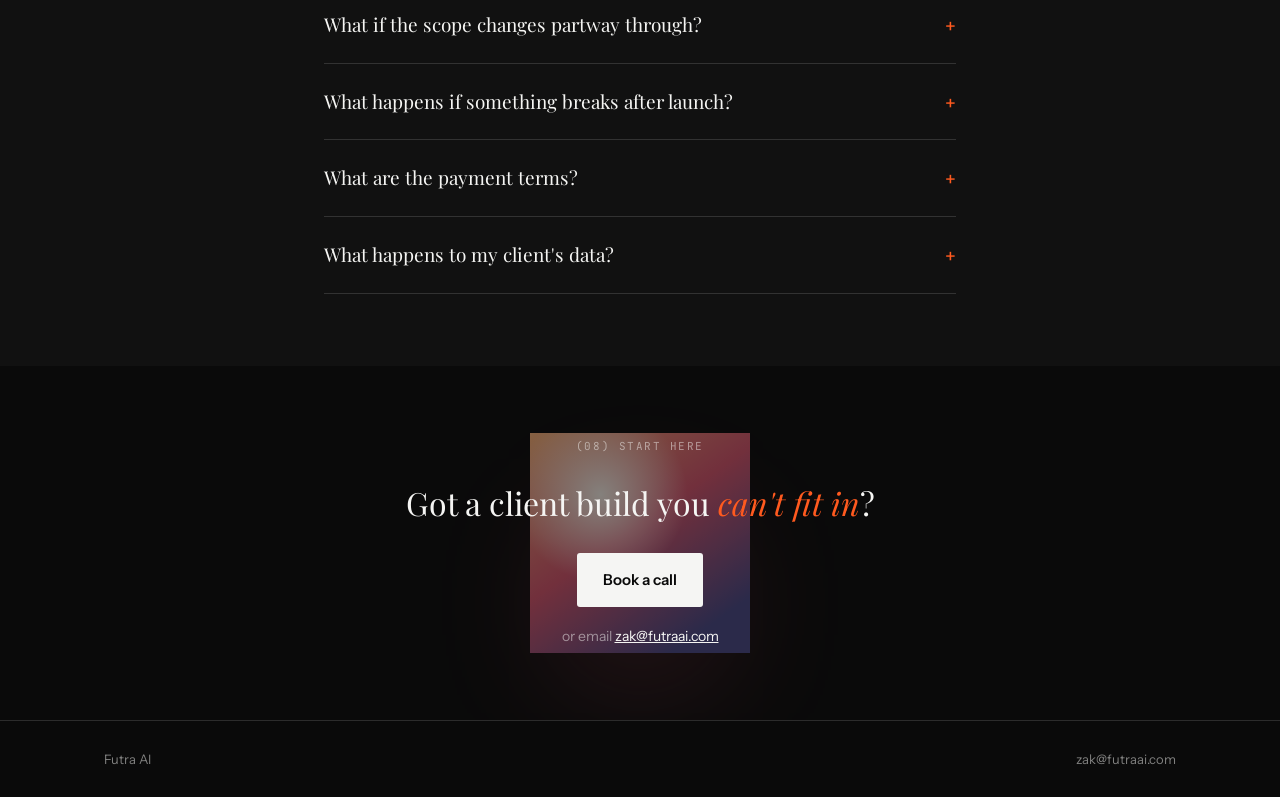
==== commit fcfc75b0: "Change call-to-action label to "Book a call" Co-Authored-By: Claude Sonnet 5.5 <noreply@anthropic.co" ====
--- a/index.html
+++ b/index.html
@@ -41,7 +41,7 @@
         </div>
         <p class="hero-head-faint">Custom AI builds, under your name.</p>
         <p class="hero-sub">Fixed price, usually within a week. You keep the client and the margin.</p>
-        <a class="btn btn-primary" href="mailto:zak@futraai.com?subject=Scoping%20call&body=Hi%20Zak%2C%0A%0AWe%27ve%20got%20something%20in%20our%20backlog%20we%27d%20like%20built.">Email me to book a 20-minute call</a>
+        <a class="btn btn-primary" href="mailto:zak@futraai.com?subject=Scoping%20call&body=Hi%20Zak%2C%0A%0AWe%27ve%20got%20something%20in%20our%20backlog%20we%27d%20like%20built.">Book a call</a>
       </div>
       <div class="hero-graphic">
         <div class="blob"></div>
@@ -255,7 +255,7 @@
     <div class="wrap wrap-narrow">
       <p class="eyebrow">(08) Start here</p>
       <p class="statement statement-center">Got a client build you <em>can't fit in</em>?</p>
-      <a class="btn btn-primary" href="mailto:zak@futraai.com?subject=Scoping%20call&body=Hi%20Zak%2C%0A%0AWe%27ve%20got%20something%20in%20our%20backlog%20we%27d%20like%20built.">Email me to book a 20-minute call</a>
+      <a class="btn btn-primary" href="mailto:zak@futraai.com?subject=Scoping%20call&body=Hi%20Zak%2C%0A%0AWe%27ve%20got%20something%20in%20our%20backlog%20we%27d%20like%20built.">Book a call</a>
       <p class="footer-email">or email <a href="mailto:zak@futraai.com">zak@futraai.com</a></p>
     </div>
   </section>
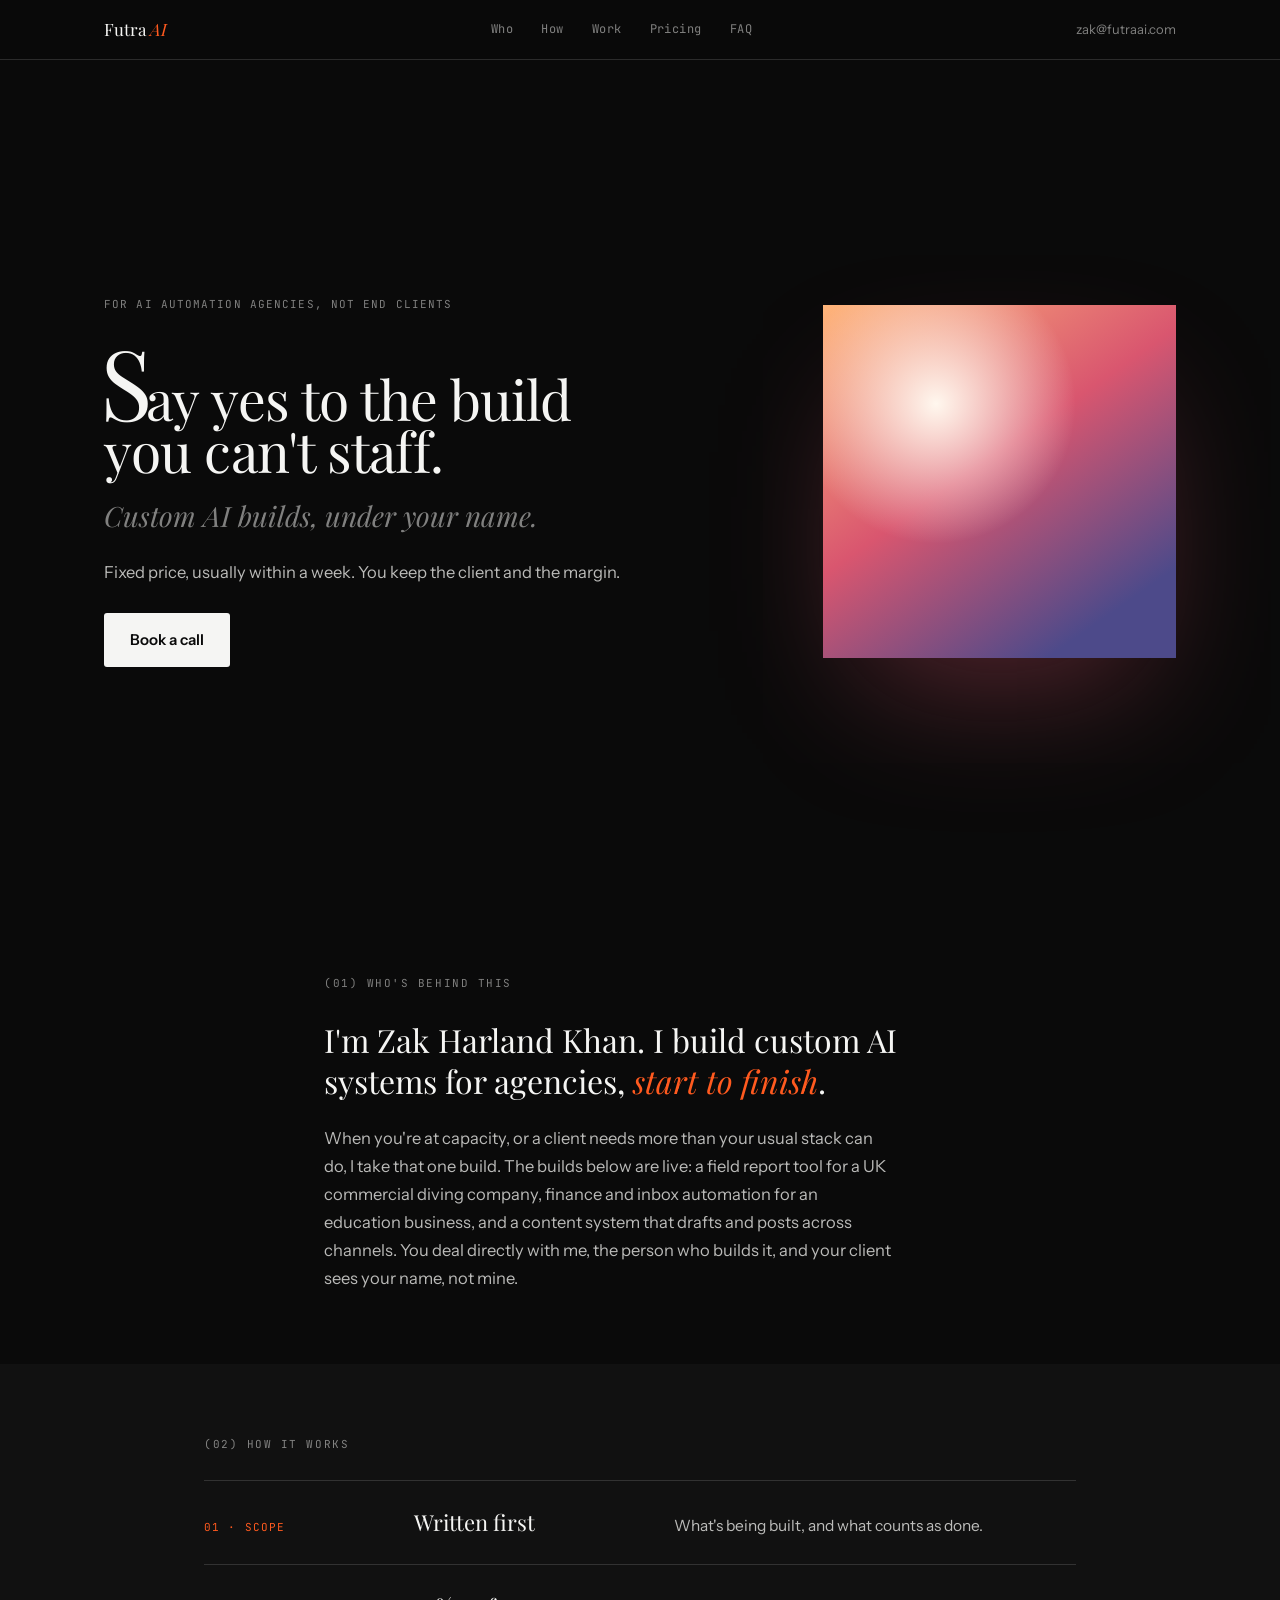
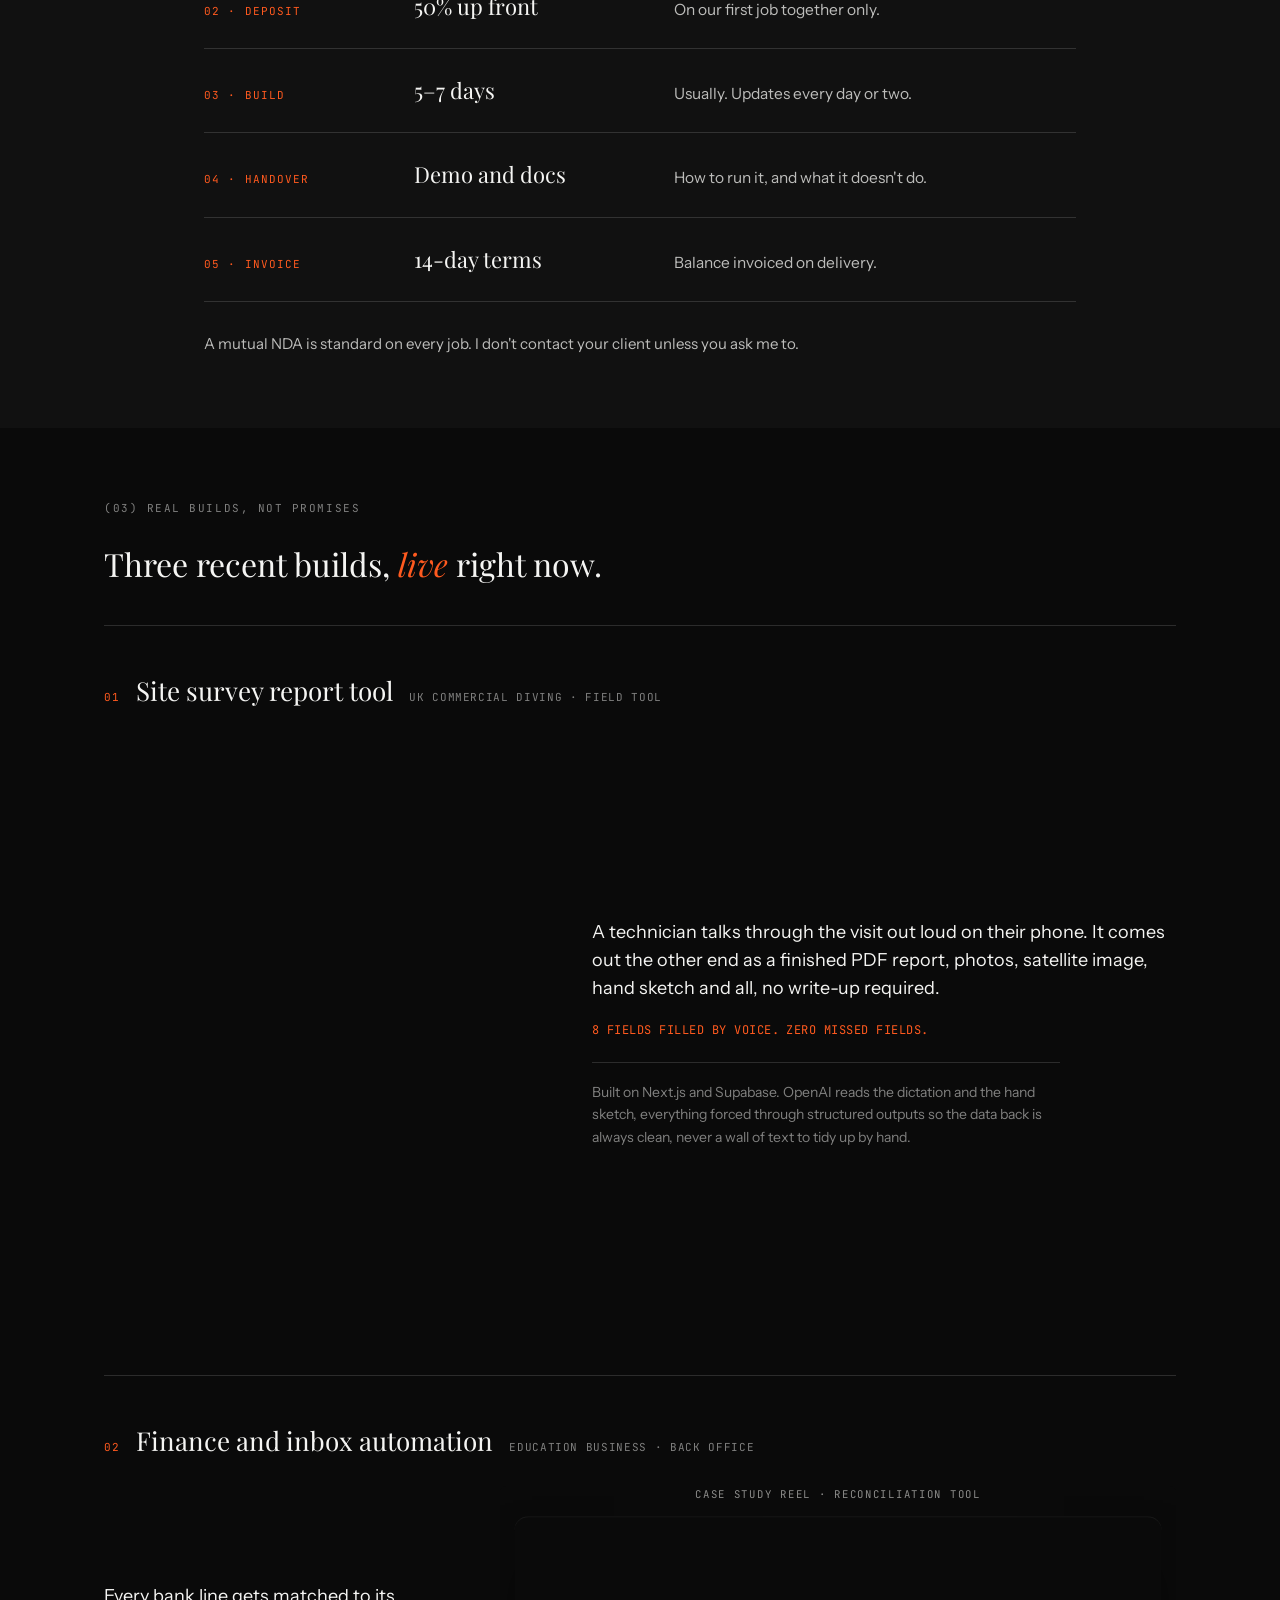
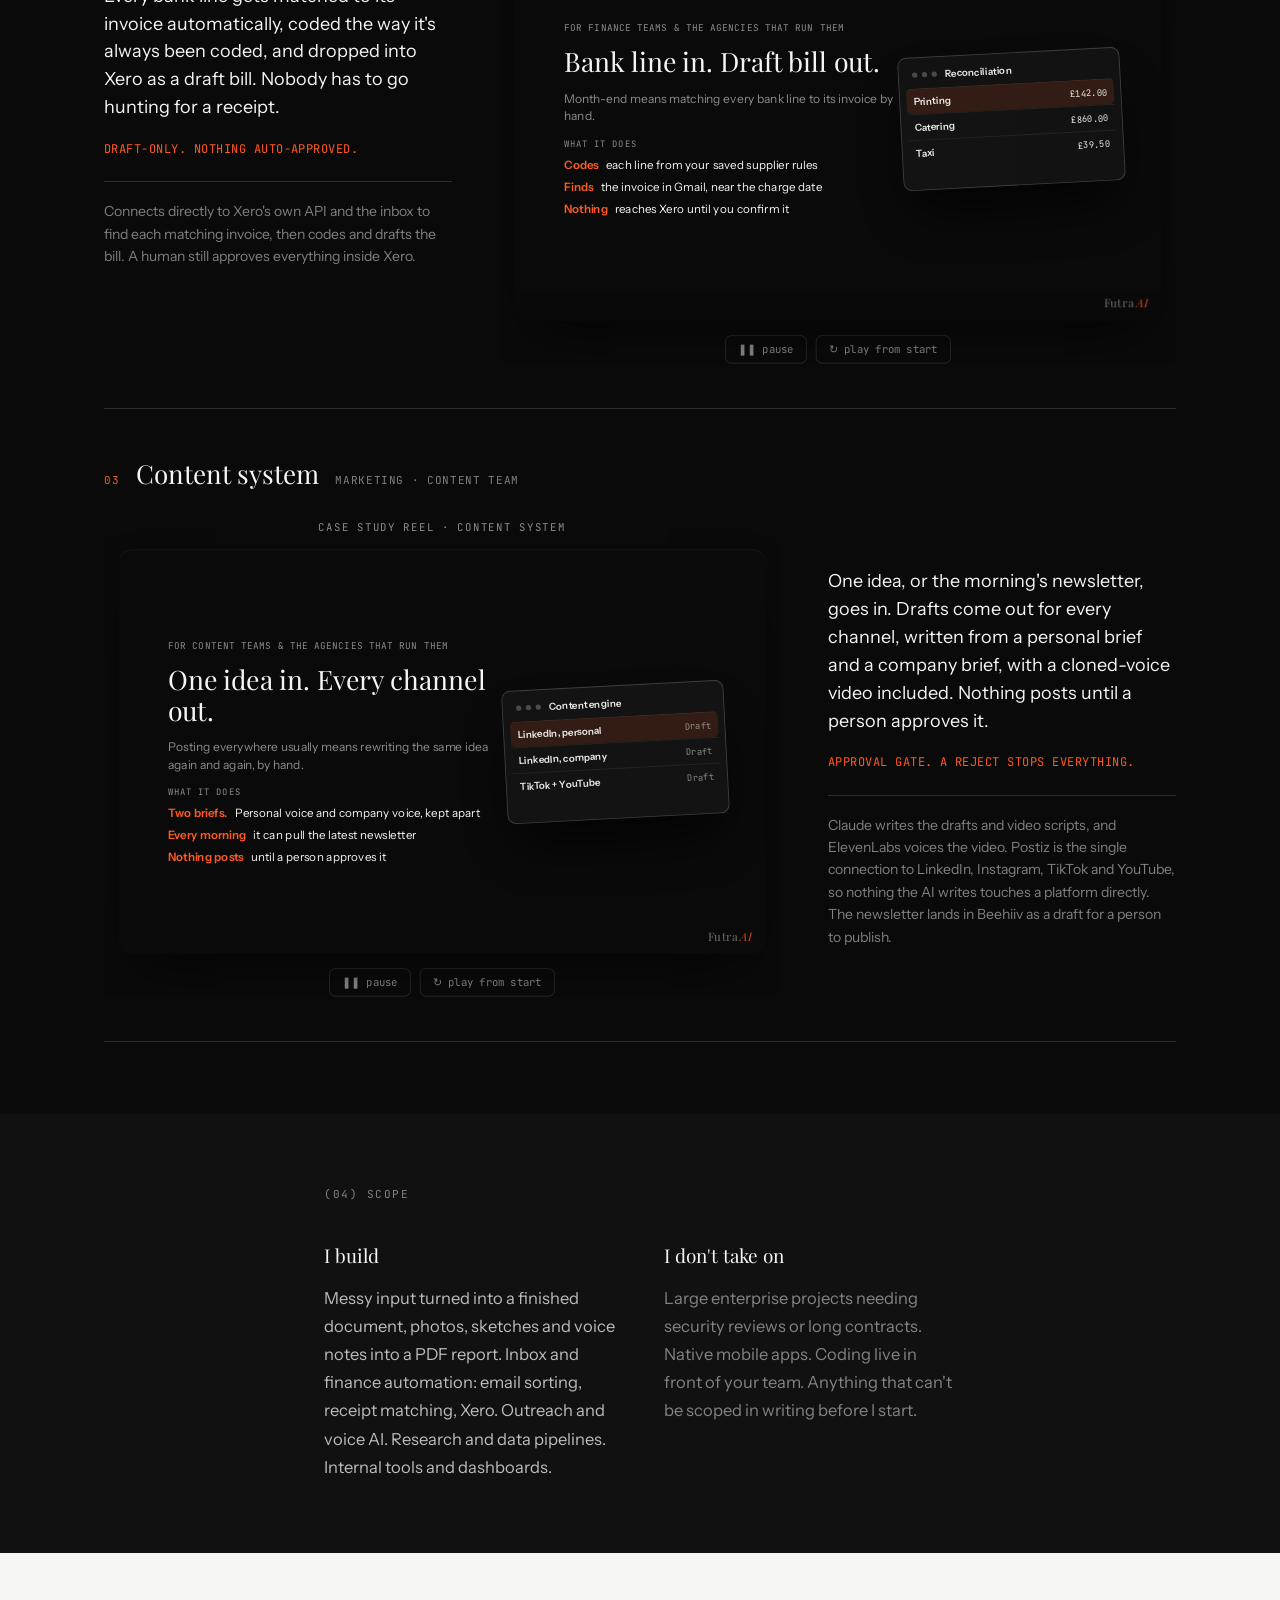
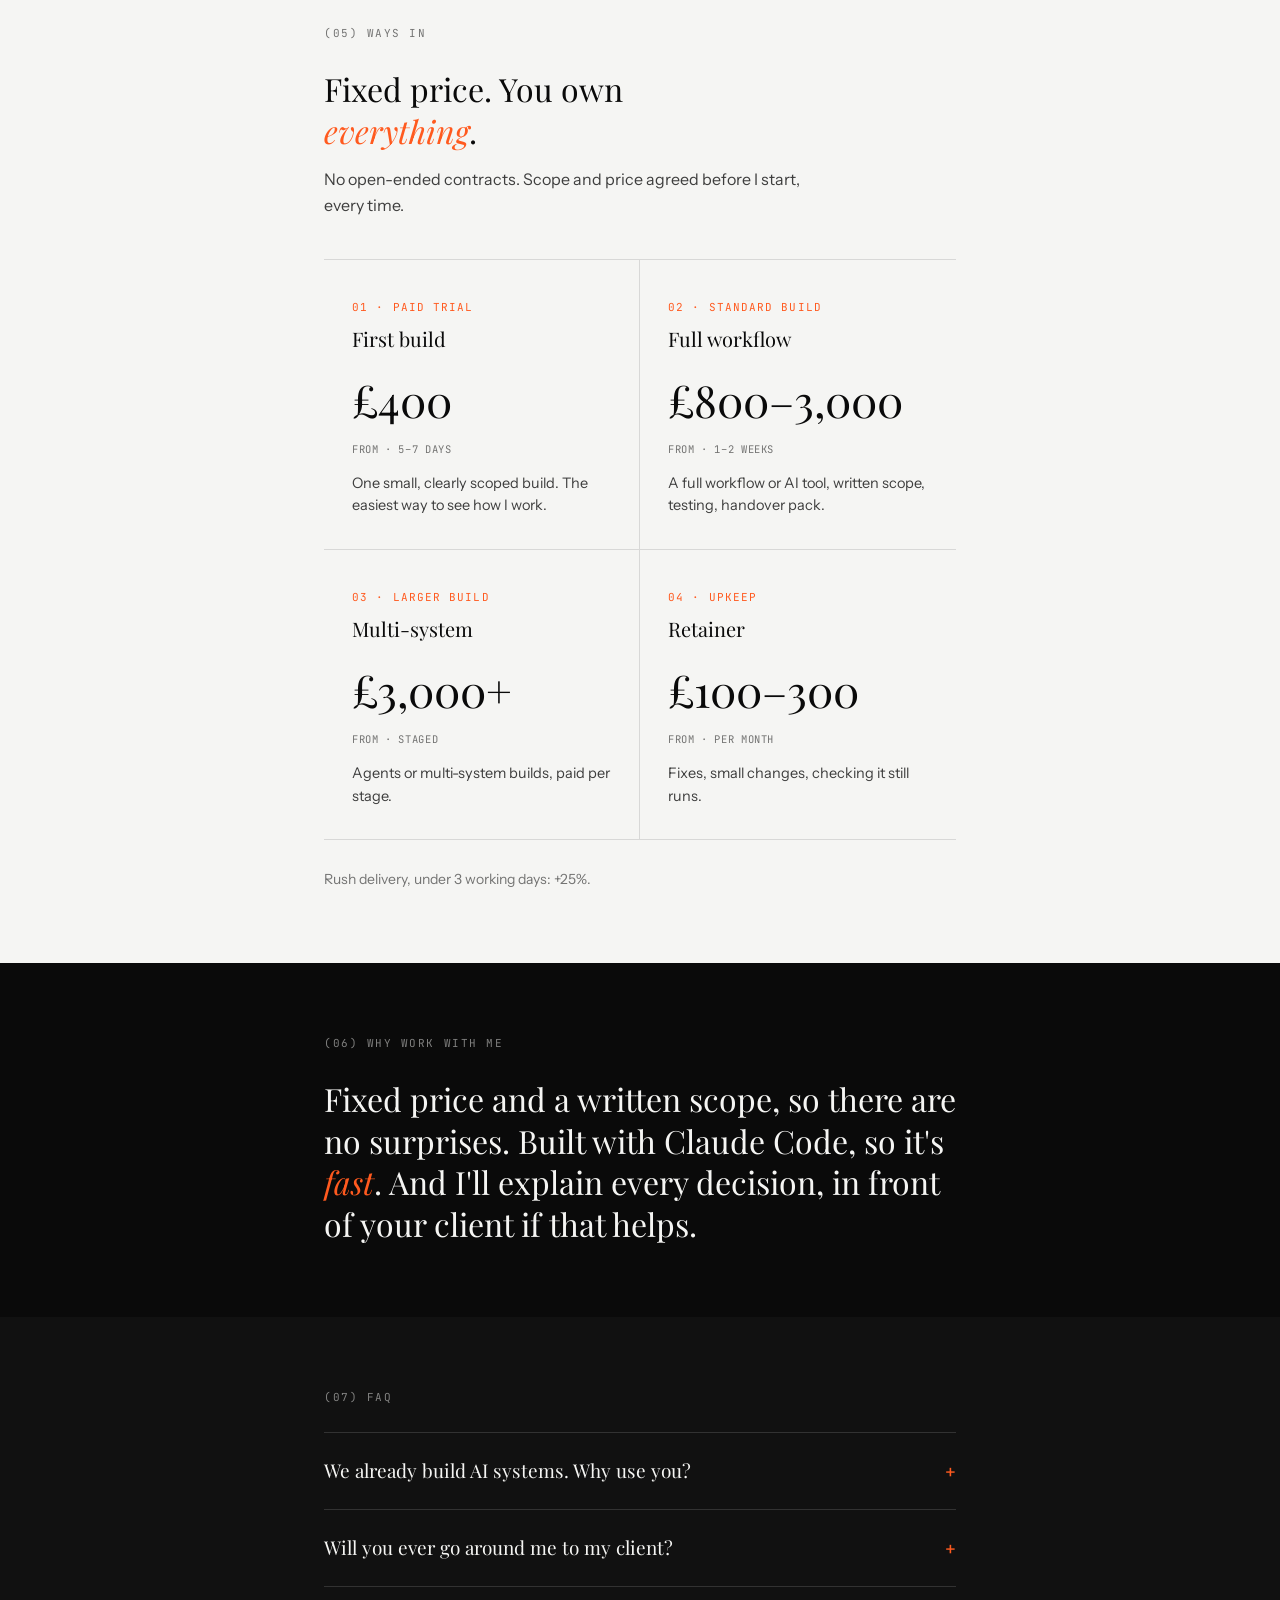
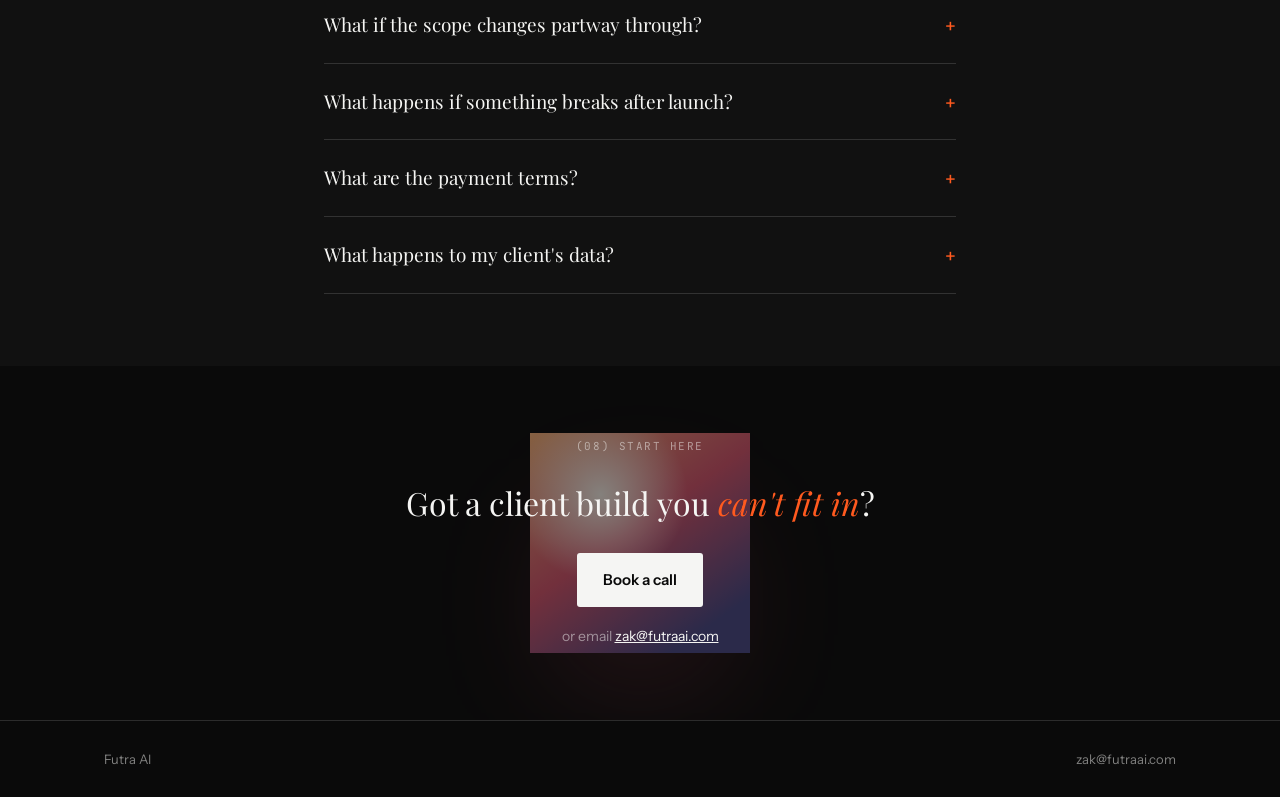
==== commit 5f09e1fb: "Make the hero heading two lines Widen the hero text column and scale the headline type so "Say yes t" ====
--- a/index.html
+++ b/index.html
@@ -7,7 +7,7 @@
 <meta name="description" content="Custom AI builds for AI automation agencies, under your name. When you're at capacity or a client needs more than your stack can do. Fixed price, usually within a week.">
 <link rel="preconnect" href="https://fonts.googleapis.com">
 <link rel="stylesheet" href="https://fonts.googleapis.com/css2?family=Playfair+Display:ital,wght@0,400;0,500;1,500&family=Instrument+Sans:wght@400;500;600&family=JetBrains+Mono:wght@400;500&display=swap">
-<link rel="stylesheet" href="styles.css?v=11">
+<link rel="stylesheet" href="styles.css?v=12">
 </head>
 <body>
 
@@ -34,9 +34,8 @@
         <p class="hero-note">For AI automation agencies, not end clients</p>
         <div class="hero-type">
           <h1 class="word">
-            <span class="line"><span class="big big-s">S</span><span class="rest">ay yes to</span></span>
-            <span class="line rest">the build you</span>
-            <span class="line rest">can't staff.</span>
+            <span class="line"><span class="big big-s">S</span><span class="rest">ay yes to the build</span></span>
+            <span class="line rest">you can't staff.</span>
           </h1>
         </div>
         <p class="hero-head-faint">Custom AI builds, under your name.</p>
--- a/styles.css
+++ b/styles.css
@@ -73,7 +73,7 @@
   display:flex;align-items:center;
   padding:48px 0;overflow:hidden;
 }
-.hero-grid{position:relative;display:grid;grid-template-columns:1.1fr .9fr;gap:140px;align-items:center}
+.hero-grid{position:relative;display:grid;grid-template-columns:1.3fr .7fr;gap:64px;align-items:center}
 .hero-main{position:relative;z-index:2}
 .hero-type{position:relative}
 .hero-note{font-family:'JetBrains Mono',monospace;font-size:11px;letter-spacing:.1em;text-transform:uppercase;color:var(--dim);margin-bottom:22px}
@@ -84,8 +84,8 @@
   animation:rise .7s cubic-bezier(.2,.7,.2,1) .1s forwards;
 }
 .word .line{display:block}
-.word .big{font-size:clamp(60px,10vw,160px);margin-left:-.1em;margin-right:-.165em}
-.word .rest{font-size:clamp(36px,5.6vw,92px)}
+.word .big{font-size:clamp(50px,7.6vw,128px);margin-left:-.1em;margin-right:-.165em}
+.word .rest{font-size:clamp(28px,4.3vw,72px)}
 .word .big-s{margin-left:-.04em;margin-right:-.06em}
 @keyframes rise{to{opacity:1;transform:translateY(0)}}
 .hero-head-faint{
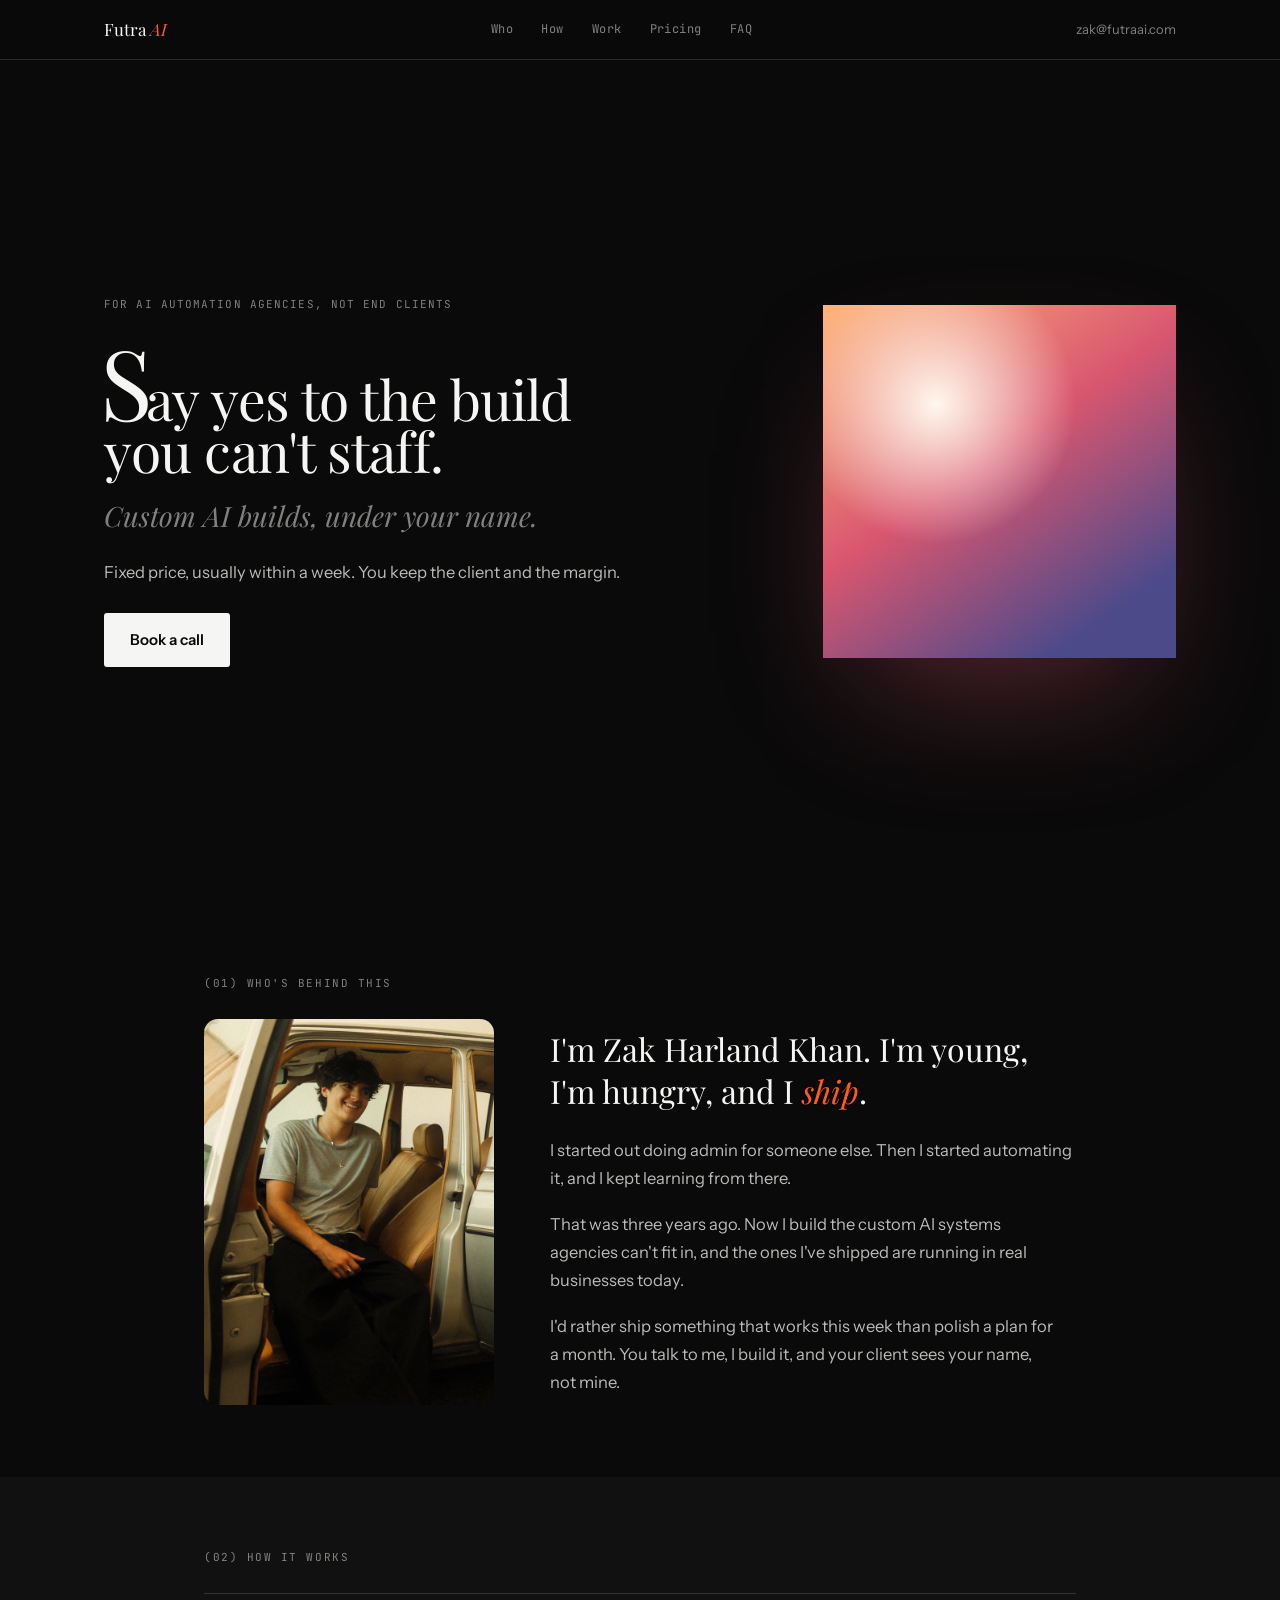
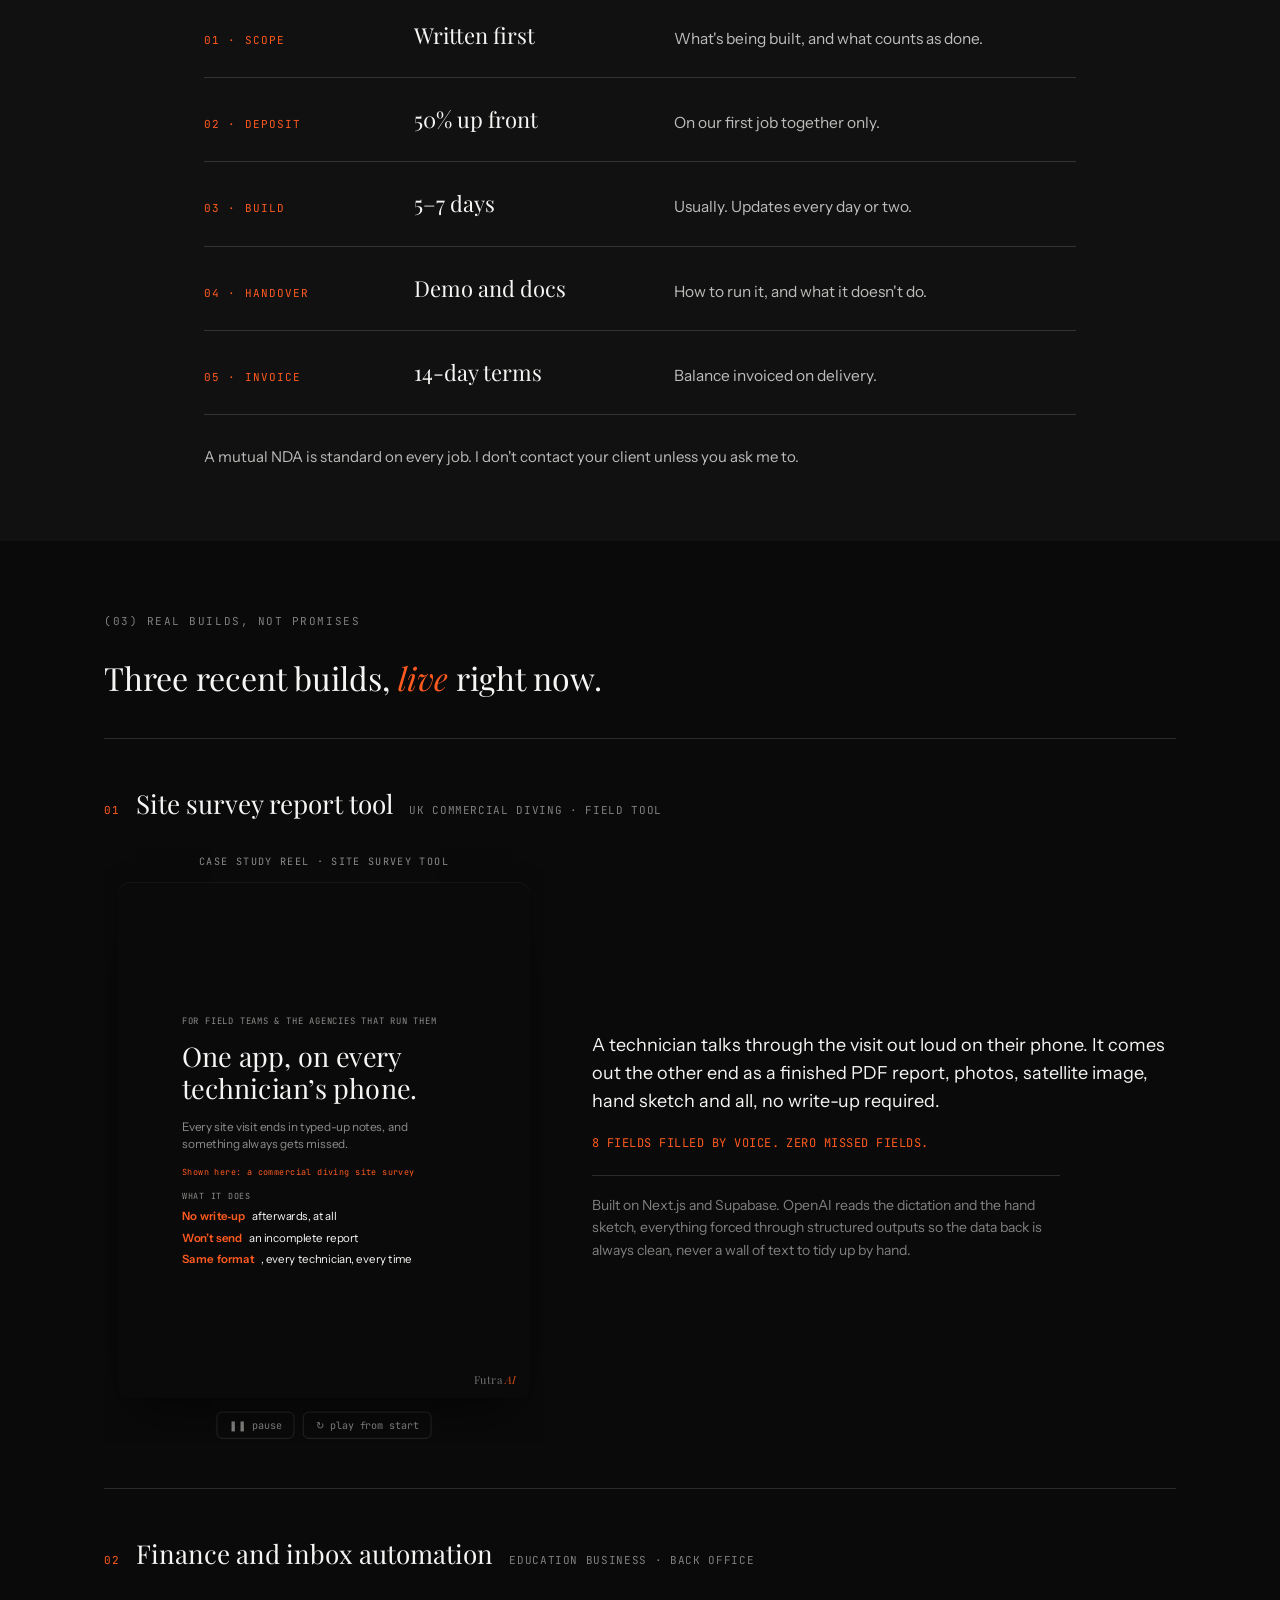
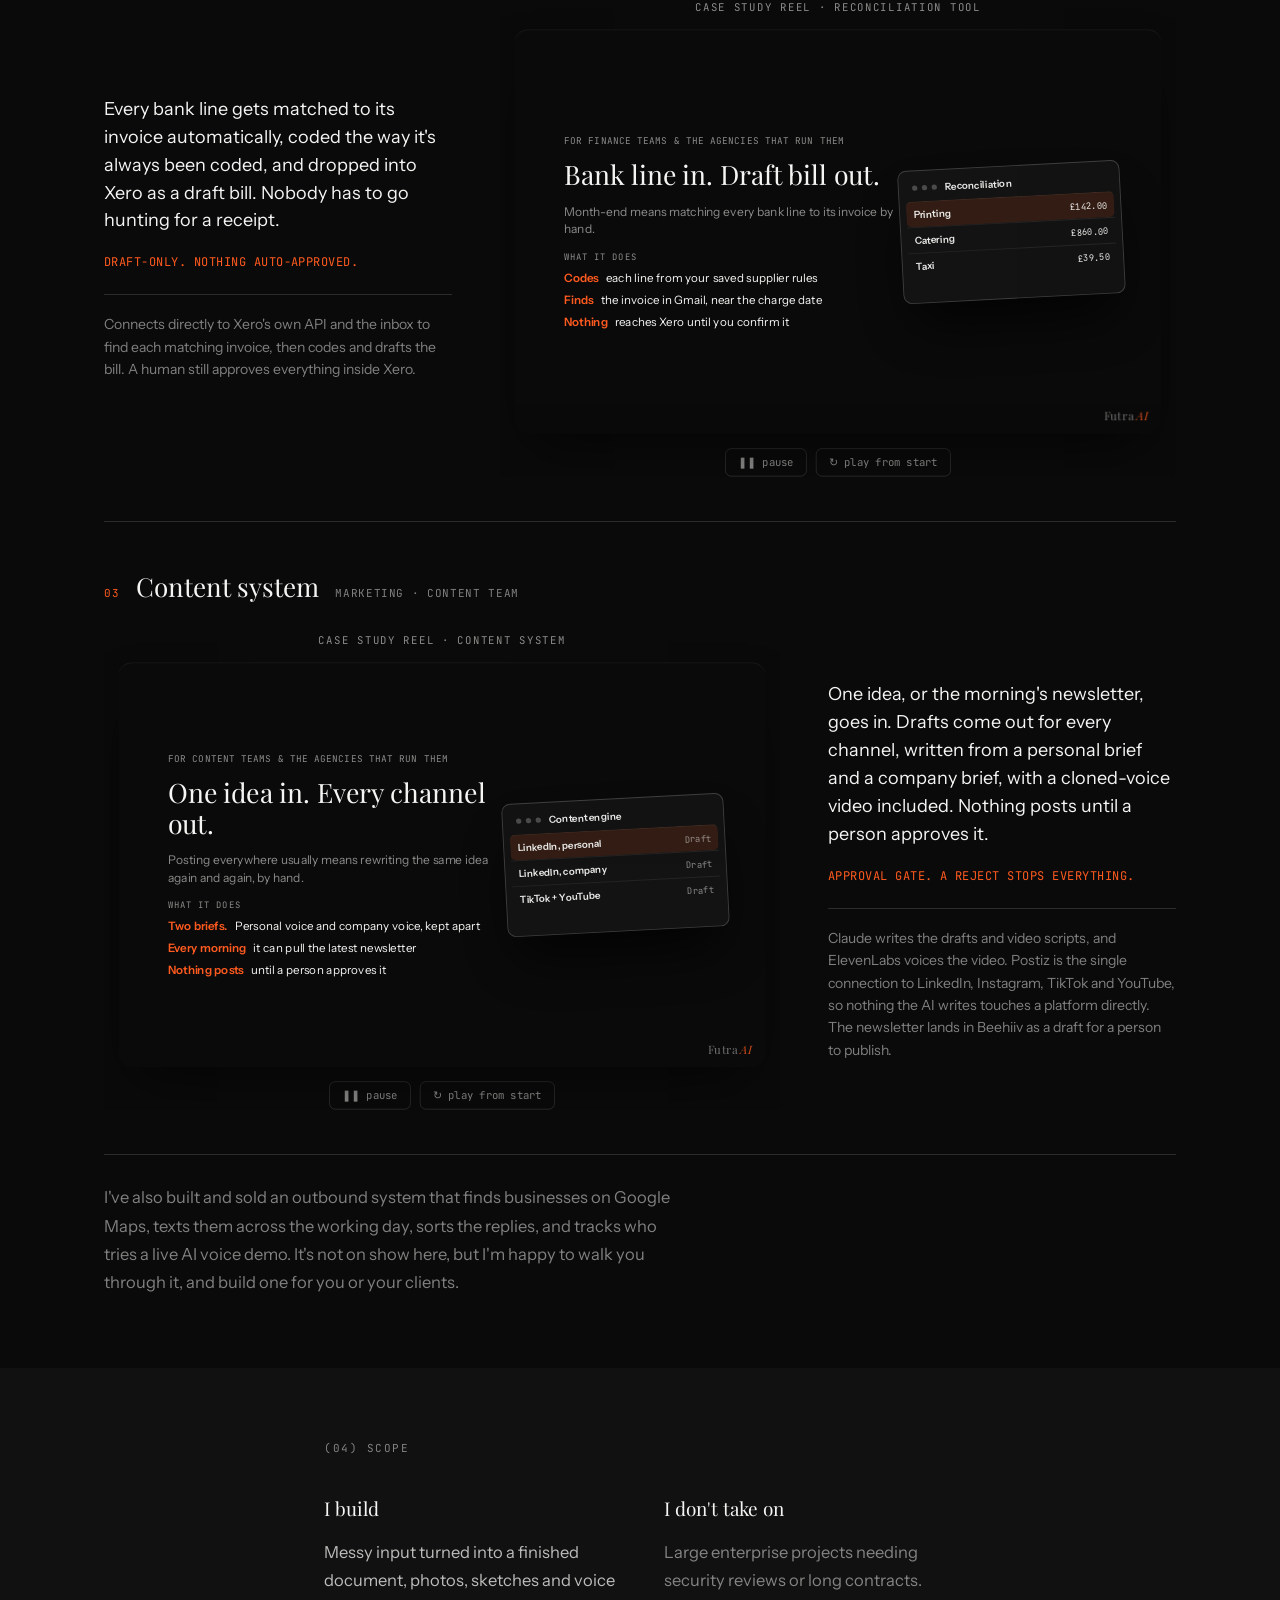
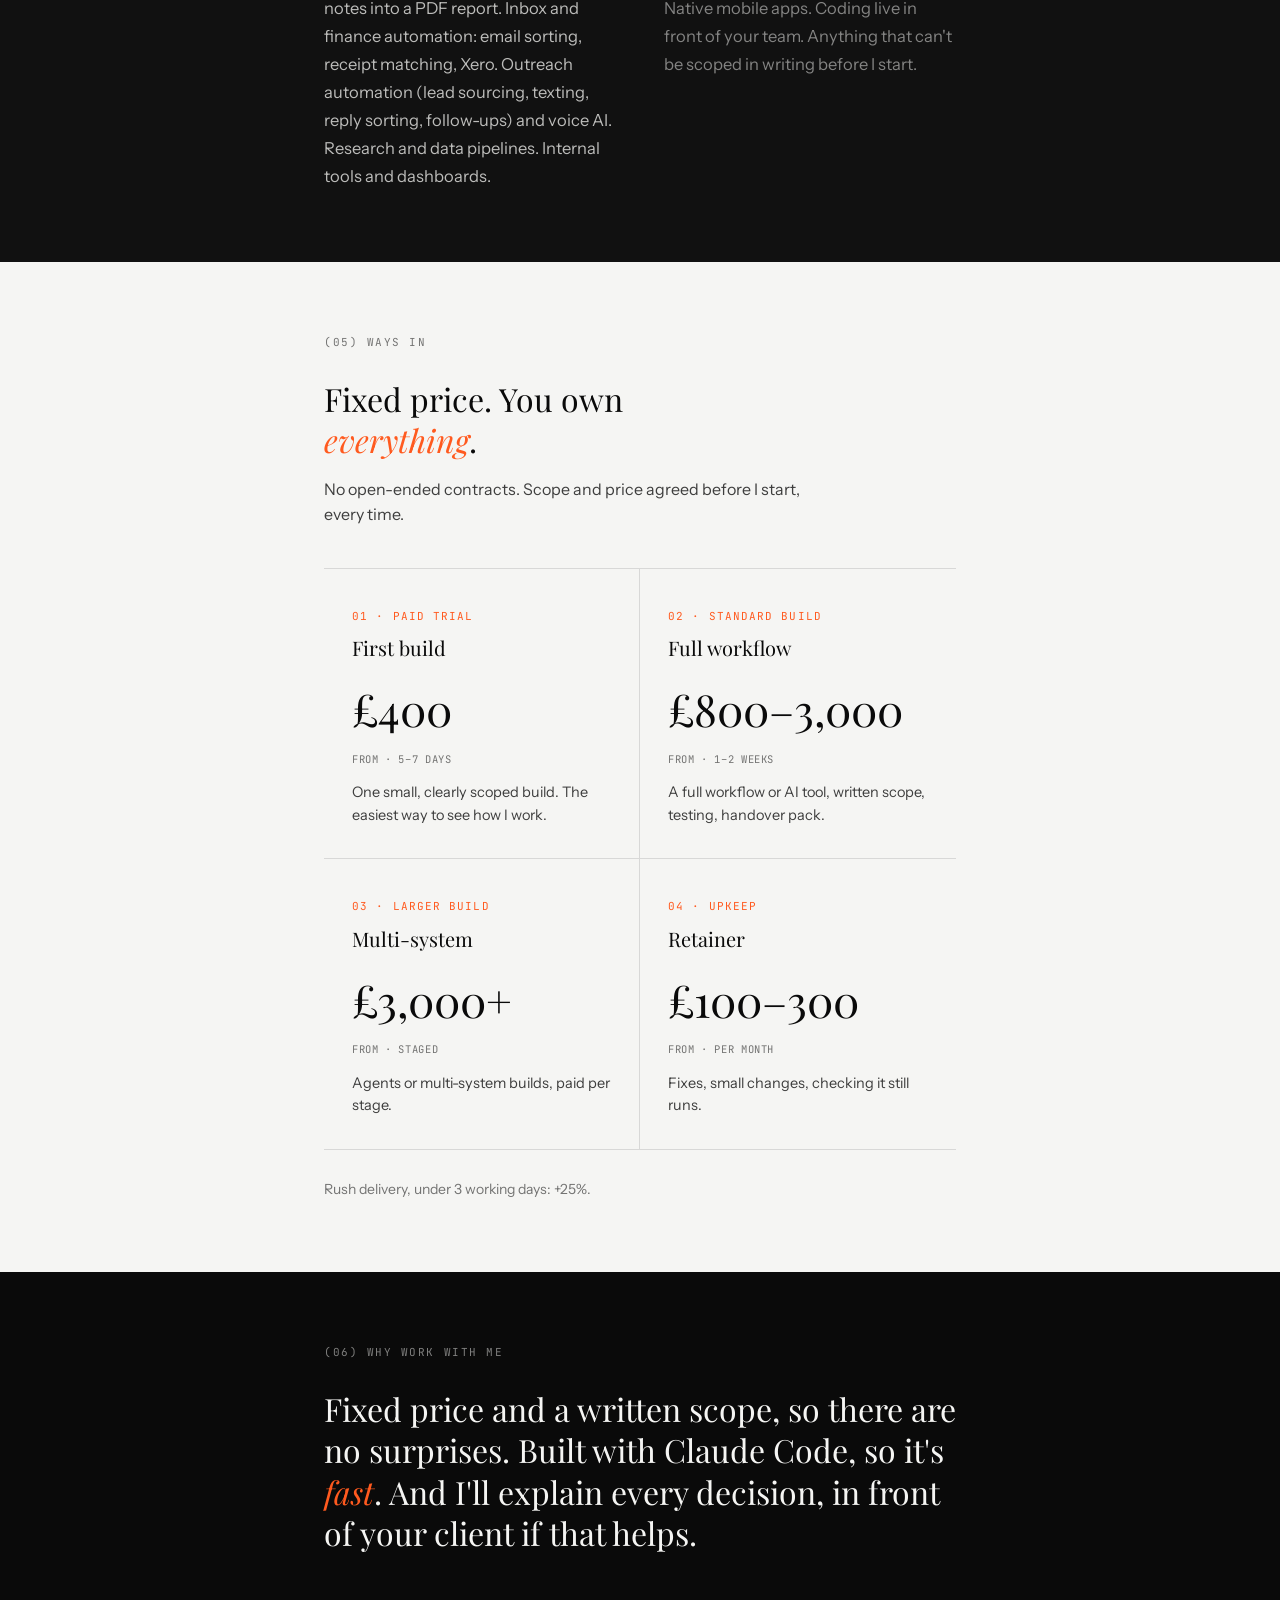
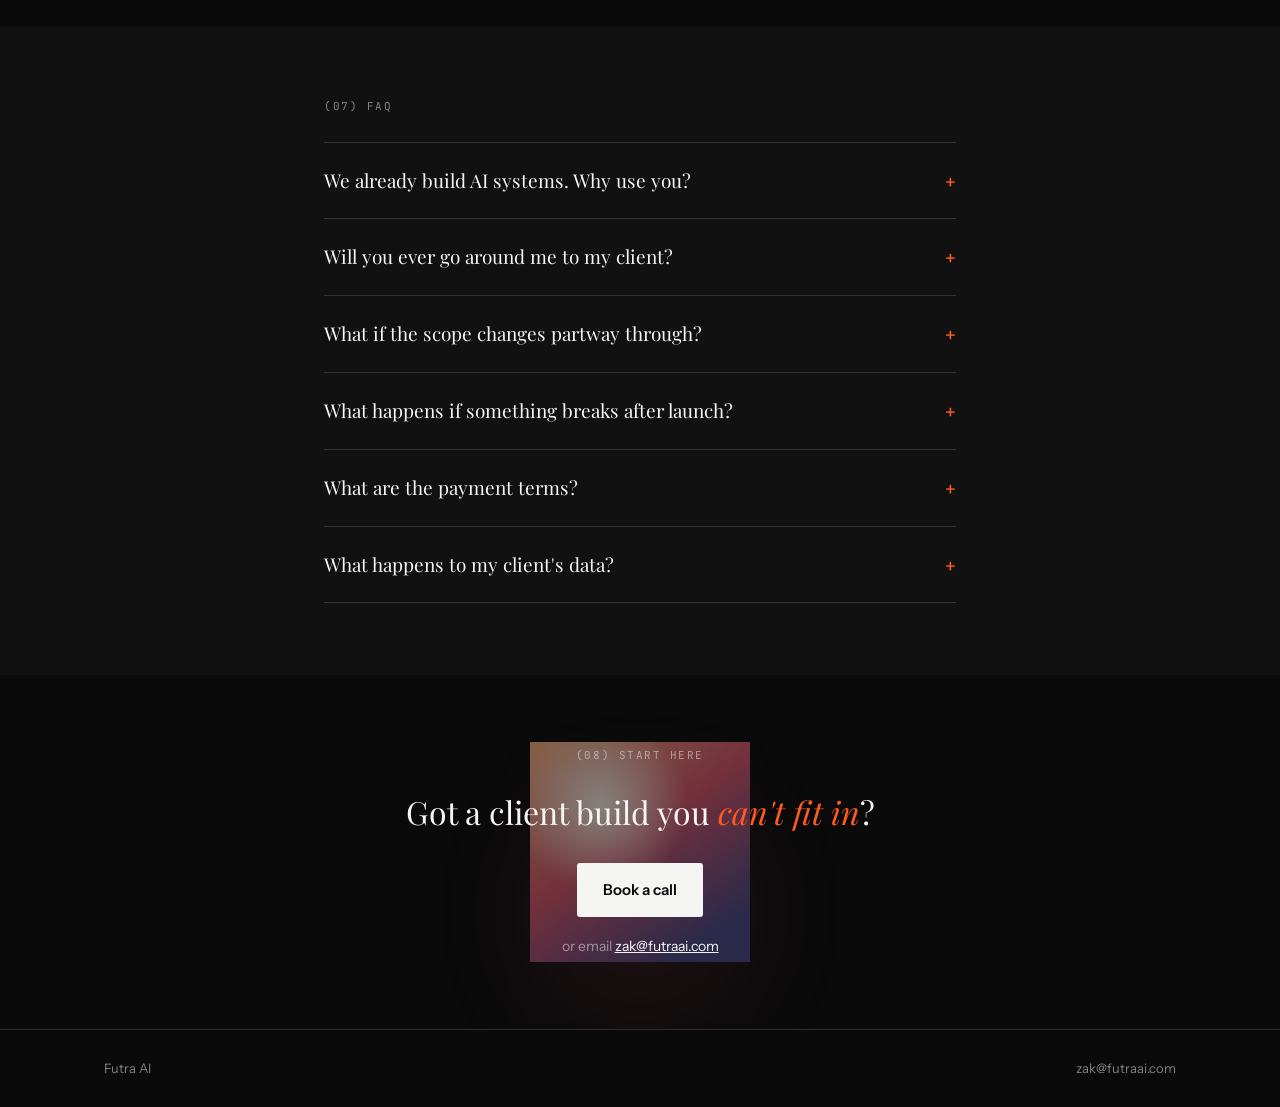
==== commit 8c5e2d7b: "Add photo and rewrite the about section, mention the outbound system, preload demos and play on scro" ====
--- a/index.html
+++ b/index.html
@@ -5,9 +5,12 @@
 <meta name="viewport" content="width=device-width, initial-scale=1">
 <title>Futra AI: custom AI builds for AI agencies</title>
 <meta name="description" content="Custom AI builds for AI automation agencies, under your name. When you're at capacity or a client needs more than your stack can do. Fixed price, usually within a week.">
+<link rel="icon" href="favicon.svg" type="image/svg+xml">
+<link rel="icon" href="favicon.ico" sizes="48x48">
+<link rel="apple-touch-icon" href="apple-touch-icon.png">
 <link rel="preconnect" href="https://fonts.googleapis.com">
 <link rel="stylesheet" href="https://fonts.googleapis.com/css2?family=Playfair+Display:ital,wght@0,400;0,500;1,500&family=Instrument+Sans:wght@400;500;600&family=JetBrains+Mono:wght@400;500&display=swap">
-<link rel="stylesheet" href="styles.css?v=12">
+<link rel="stylesheet" href="styles.css?v=15">
 </head>
 <body>
 
@@ -50,10 +53,17 @@
 
   <!-- (01) WHO THIS IS FOR -->
   <section class="section" id="who">
-    <div class="wrap wrap-narrow">
+    <div class="wrap wrap-how">
       <p class="eyebrow">(01) Who's behind this</p>
-      <p class="statement">I'm Zak Harland Khan. I build custom AI systems for agencies, <em>start to finish</em>.</p>
-      <p class="prose who-copy">When you're at capacity, or a client needs more than your usual stack can do, I take that one build. The builds below are live: a field report tool for a UK commercial diving company, finance and inbox automation for an education business, and a content system that drafts and posts across channels. You deal directly with me, the person who builds it, and your client sees your name, not mine.</p>
+      <div class="who-grid">
+        <img class="who-photo" src="zak.jpg" width="720" height="960" alt="Zak, smiling, sitting in the open door of a classic car" loading="lazy">
+        <div>
+          <p class="statement">I'm Zak Harland Khan. I'm young, I'm hungry, and I <em>ship</em>.</p>
+          <p class="prose who-copy">I started out doing admin for someone else. Then I started automating it, and I kept learning from there.</p>
+          <p class="prose who-copy">That was three years ago. Now I build the custom AI systems agencies can't fit in, and the ones I've shipped are running in real businesses today.</p>
+          <p class="prose who-copy">I'd rather ship something that works this week than polish a plan for a month. You talk to me, I build it, and your client sees your name, not mine.</p>
+        </div>
+      </div>
     </div>
   </section>
 
@@ -146,6 +156,8 @@
         </div>
       </article>
 
+      <p class="prose prose-dim case-more">I've also built and sold an outbound system that finds businesses on Google Maps, texts them across the working day, sorts the replies, and tracks who tries a live AI voice demo. It's not on show here, but I'm happy to walk you through it, and build one for you or your clients.</p>
+
     </div>
   </section>
 
@@ -156,7 +168,7 @@
       <div class="build-grid">
         <div>
           <h3 class="build-head">I build</h3>
-          <p class="prose">Messy input turned into a finished document, photos, sketches and voice notes into a PDF report. Inbox and finance automation: email sorting, receipt matching, Xero. Outreach and voice AI. Research and data pipelines. Internal tools and dashboards.</p>
+          <p class="prose">Messy input turned into a finished document, photos, sketches and voice notes into a PDF report. Inbox and finance automation: email sorting, receipt matching, Xero. Outreach automation (lead sourcing, texting, reply sorting, follow-ups) and voice AI. Research and data pipelines. Internal tools and dashboards.</p>
         </div>
         <div>
           <h3 class="build-head">I don't take on</h3>
@@ -268,6 +280,6 @@
   </div>
 </footer>
 
-<script src="script.js?v=9"></script>
+<script src="script.js?v=10"></script>
 </body>
 </html>
--- a/styles.css
+++ b/styles.css
@@ -132,6 +132,15 @@
 .prose{font-size:16.5px;line-height:1.7;color:var(--body);max-width:52ch}
 .prose-dim{color:var(--dim)}
 .who-copy{margin-top:22px}
+.who-grid{display:grid;grid-template-columns:minmax(0,290px) minmax(0,1fr);gap:56px;align-items:center}
+.who-grid .statement{margin:0}
+.who-grid .who-copy{margin-top:18px;text-wrap:pretty}
+.who-grid .statement + .who-copy{margin-top:24px}
+.who-photo{width:100%;height:auto;aspect-ratio:3/4;object-fit:cover;border-radius:14px;display:block}
+@media (max-width:720px){
+  .who-grid{grid-template-columns:1fr;gap:28px}
+  .who-photo{max-width:250px}
+}
 .build-head{font-size:19px;margin-bottom:14px}
 .build-grid{display:grid;grid-template-columns:1fr 1fr;gap:48px;margin-top:36px}
 
@@ -154,7 +163,8 @@
 
 /* ---------- case studies ---------- */
 .case-item{padding:44px 0;border-top:1px solid var(--rule)}
-.case-item:last-child{border-bottom:1px solid var(--rule)}
+.case-item:last-of-type{border-bottom:1px solid var(--rule)}
+.case-more{margin-top:28px}
 .case-head{display:flex;align-items:baseline;gap:16px;flex-wrap:wrap;margin-bottom:24px}
 .case-head h3{font-size:26px}
 .case-head .num-label{flex:0 0 auto;margin:0}
